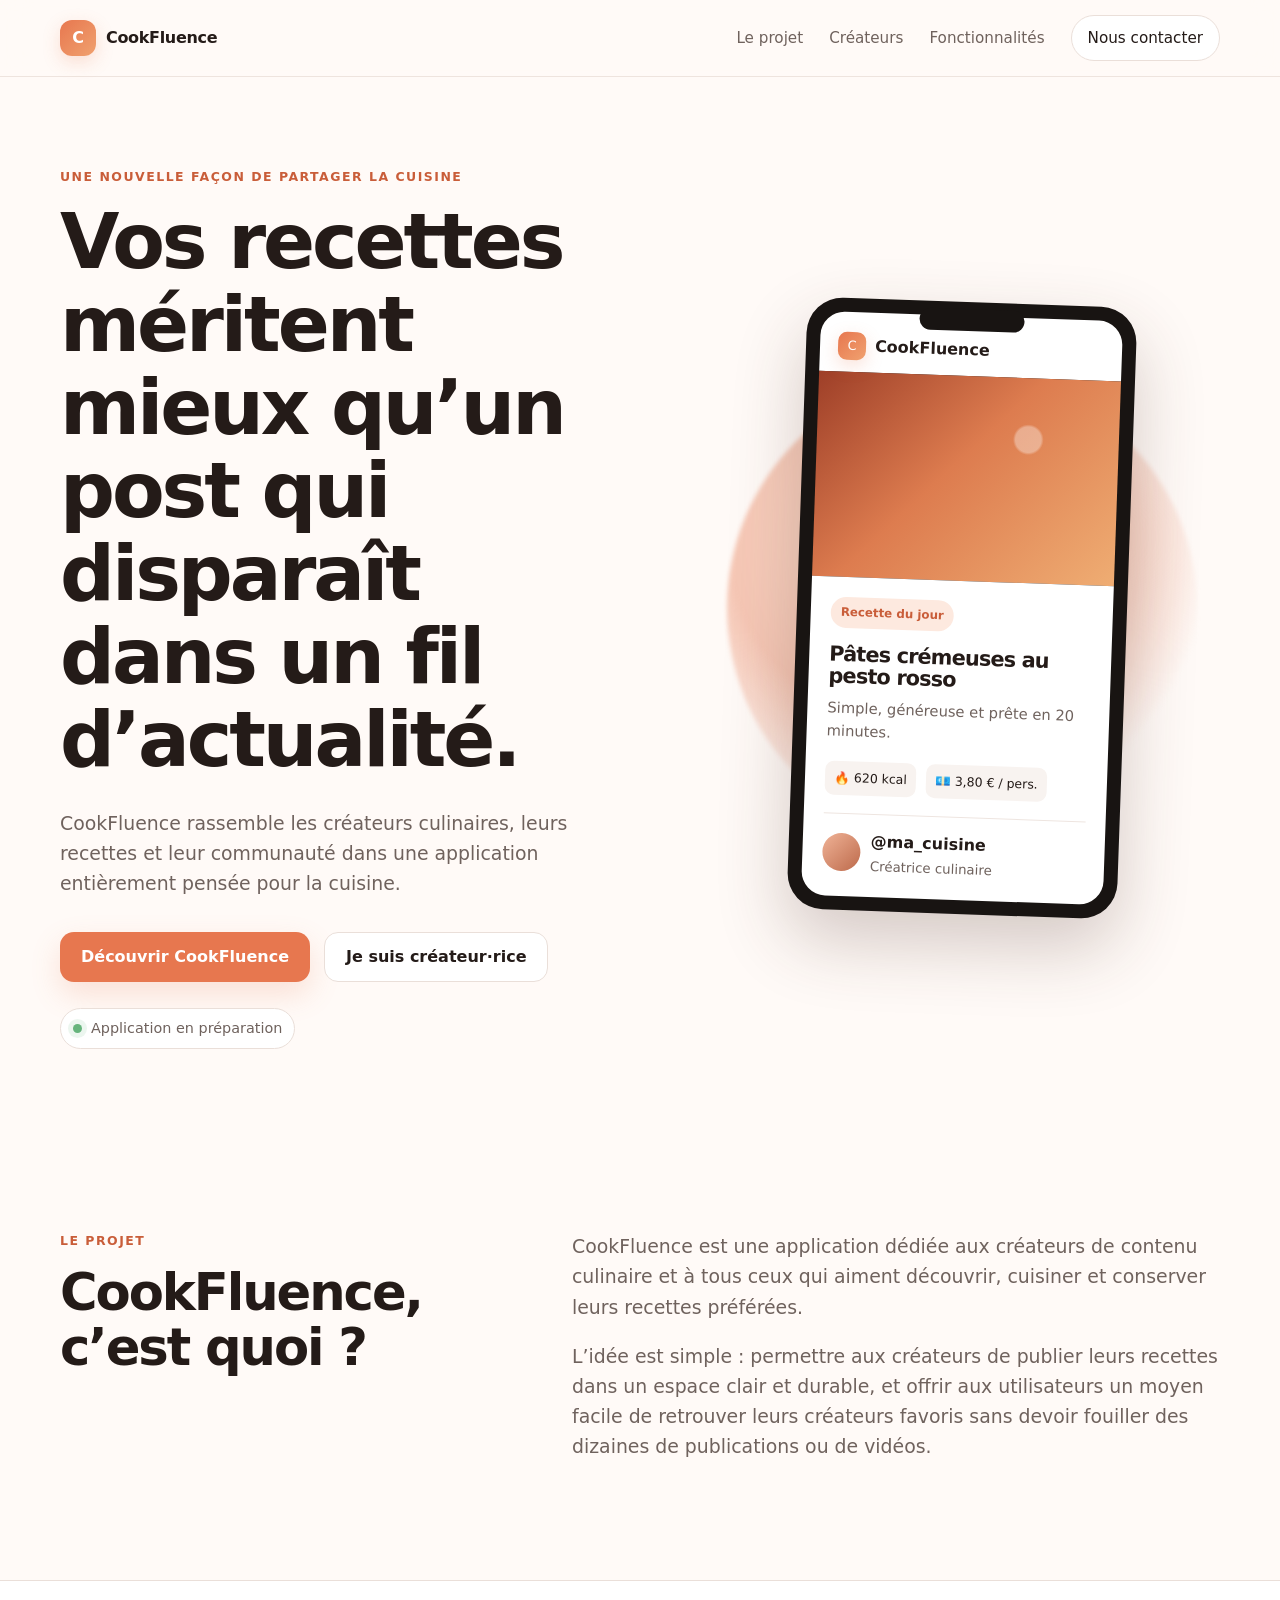
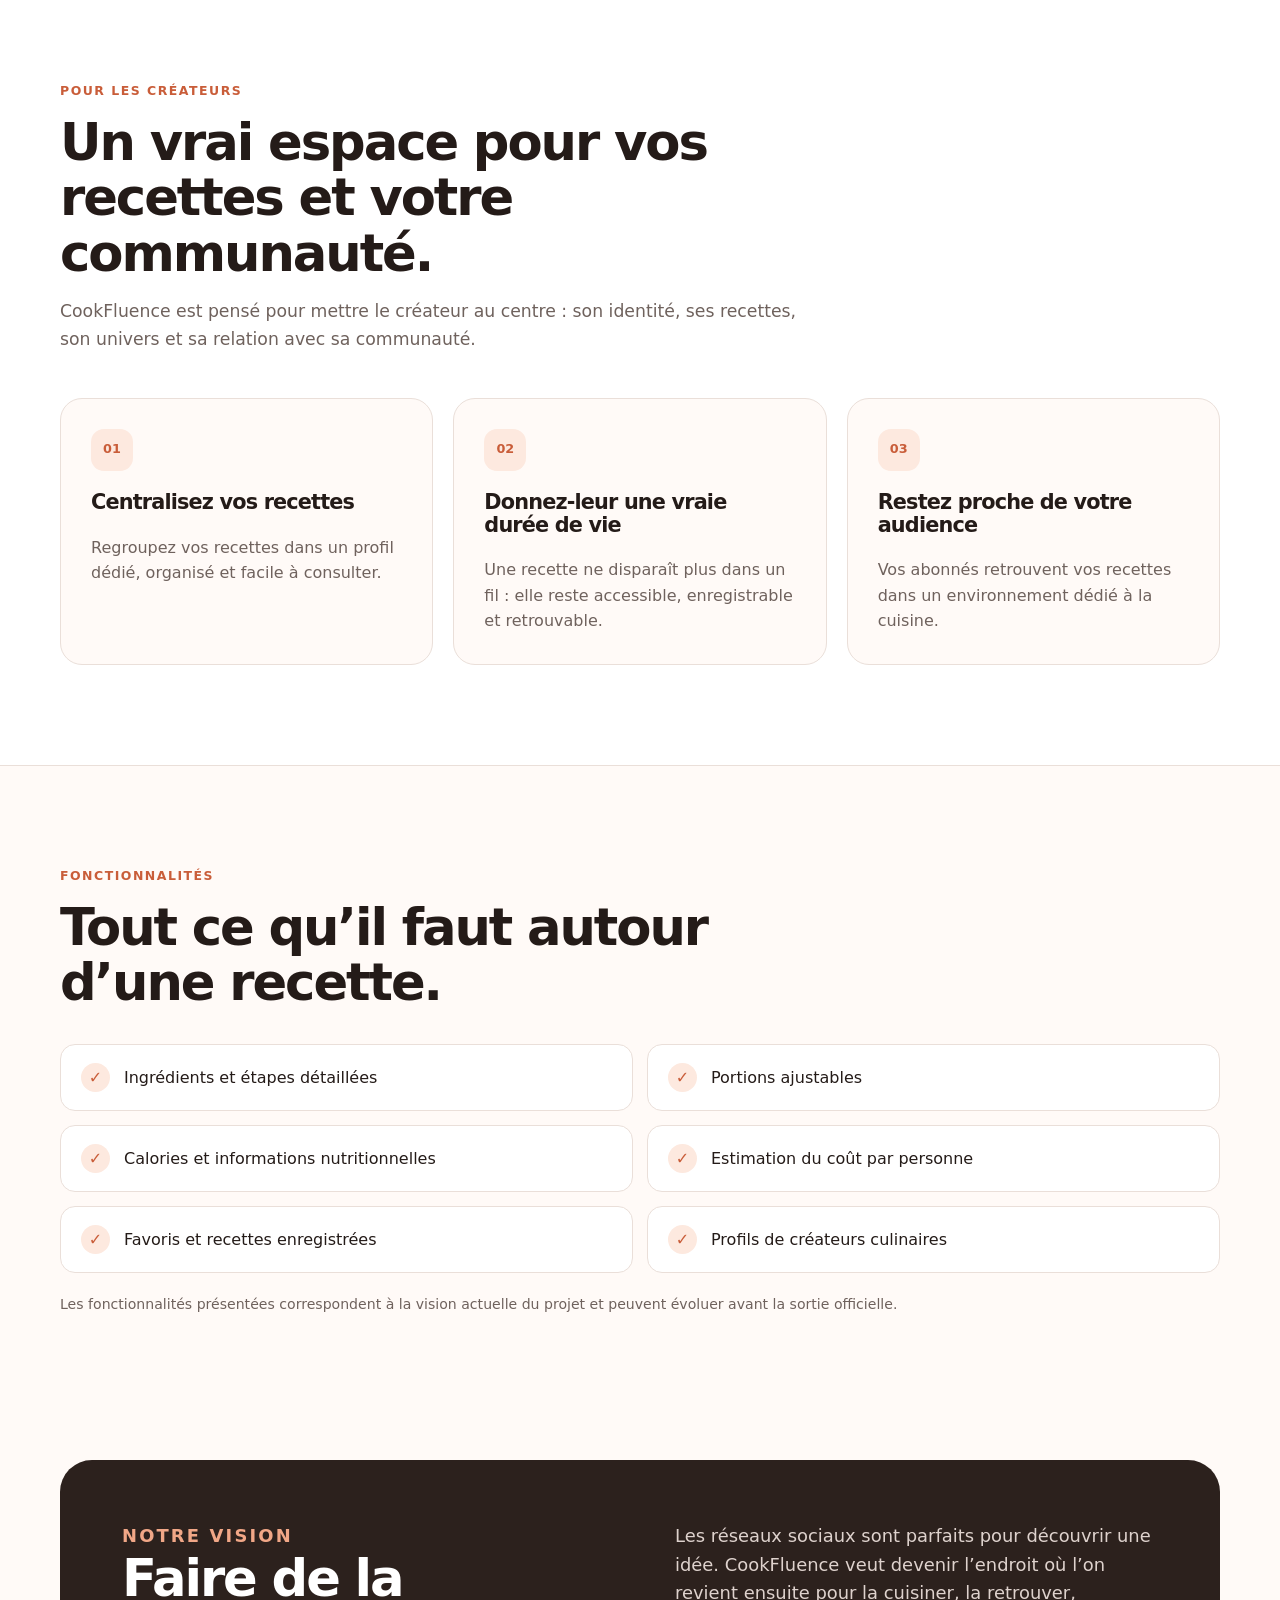
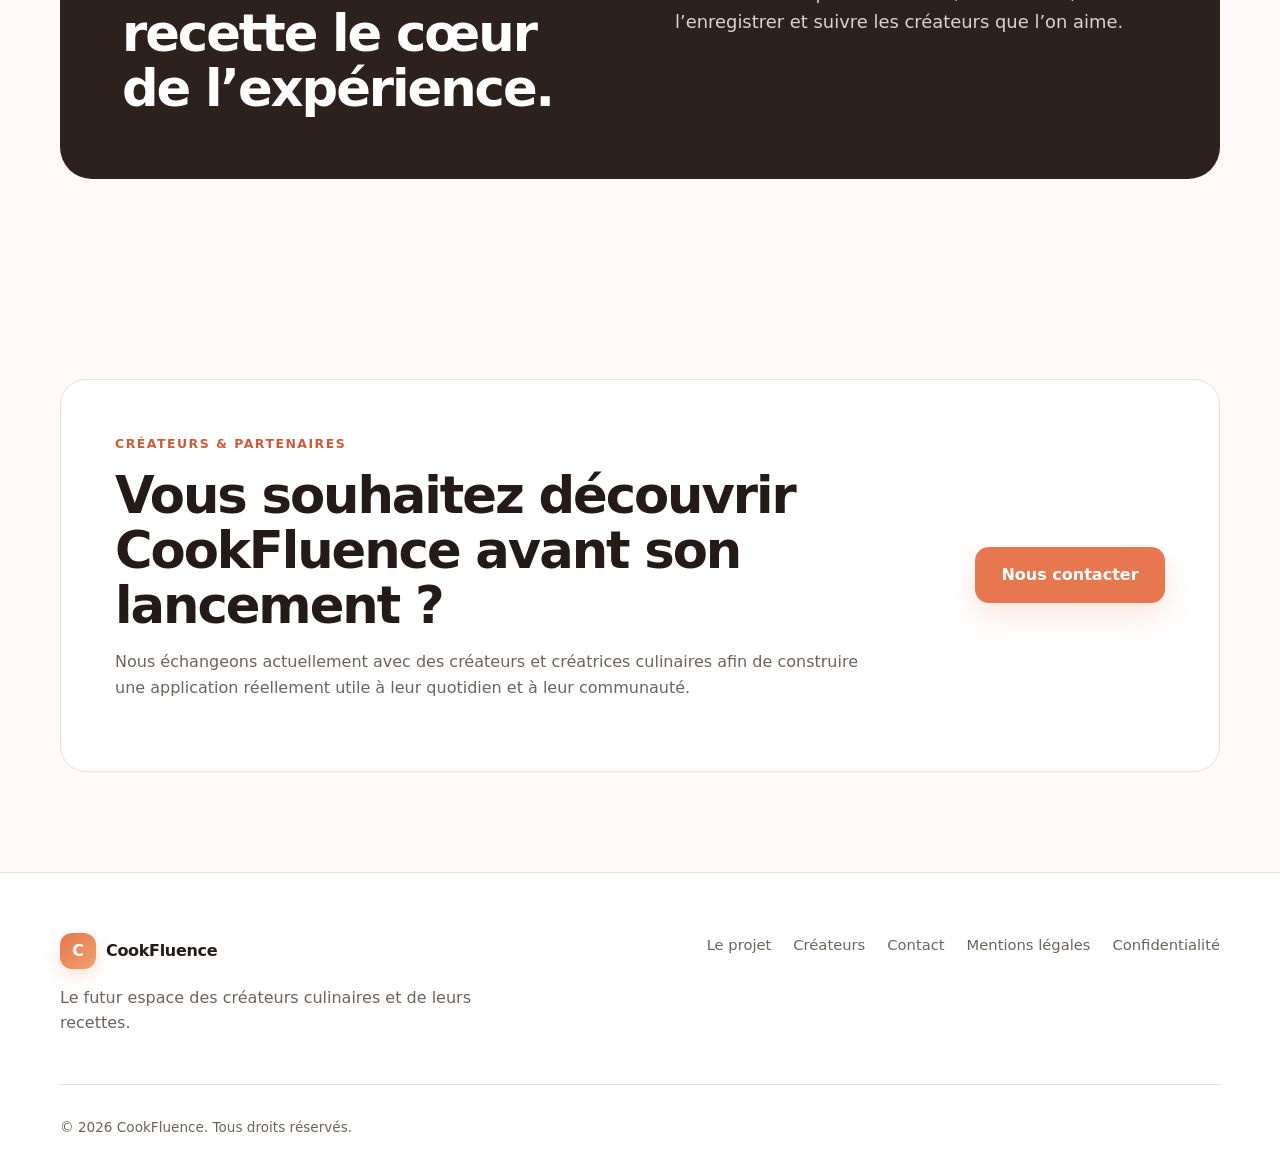
==== index.html @ b98c9f69 "Première version du site CookFluence" ====
<!DOCTYPE html>
<html lang="fr">
<head>
  <meta charset="UTF-8" />
  <meta name="viewport" content="width=device-width, initial-scale=1.0" />

  <title>CookFluence | Les recettes de vos créateurs préférés</title>
  <meta name="description" content="CookFluence est une application dédiée aux créateurs culinaires et à leur communauté : recettes, favoris, informations nutritionnelles, coût par personne et découverte de nouveaux créateurs." />
  <meta name="robots" content="index, follow" />
  <meta name="theme-color" content="#fffaf7" />

  <meta property="og:title" content="CookFluence | Les recettes de vos créateurs préférés" />
  <meta property="og:description" content="Une application pensée pour rapprocher créateurs culinaires et passionnés de cuisine." />
  <meta property="og:type" content="website" />
  <meta property="og:locale" content="fr_FR" />

  <link rel="canonical" href="https://www.cookfluence.fr/" />
  <link rel="stylesheet" href="styles.css" />

  <script type="application/ld+json">
  {
    "@context": "https://schema.org",
    "@type": "SoftwareApplication",
    "name": "CookFluence",
    "applicationCategory": "LifestyleApplication",
    "operatingSystem": "iOS, Android",
    "description": "Application dédiée aux créateurs de contenu culinaire et à leur communauté.",
    "url": "https://www.cookfluence.fr/"
  }
  </script>
</head>
<body>
  <header class="site-header">
    <div class="container nav">
      <a href="#top" class="brand" aria-label="CookFluence - Accueil">
        <span class="brand-mark">C</span>
        <span>CookFluence</span>
      </a>

      <nav>
        <a href="#projet">Le projet</a>
        <a href="#createurs">Créateurs</a>
        <a href="#fonctionnalites">Fonctionnalités</a>
        <a href="#contact" class="nav-cta">Nous contacter</a>
      </nav>
    </div>
  </header>

  <main id="top">
    <section class="hero">
      <div class="container hero-grid">
        <div>
          <p class="eyebrow">Une nouvelle façon de partager la cuisine</p>
          <h1>Vos recettes méritent mieux qu’un post qui disparaît dans un fil d’actualité.</h1>
          <p class="hero-copy">
            CookFluence rassemble les créateurs culinaires, leurs recettes et leur communauté
            dans une application entièrement pensée pour la cuisine.
          </p>
          <div class="hero-actions">
            <a href="#projet" class="button primary">Découvrir CookFluence</a>
            <a href="#contact" class="button secondary">Je suis créateur·rice</a>
          </div>

          <div class="status-pill">
            <span class="dot"></span>
            Application en préparation
          </div>
        </div>

        <div class="hero-card" aria-label="Aperçu conceptuel de l'application">
          <div class="phone">
            <div class="phone-top"></div>
            <div class="app-head">
              <div class="mini-logo">C</div>
              <strong>CookFluence</strong>
            </div>
            <div class="recipe-image"></div>
            <div class="recipe-body">
              <span class="tag">Recette du jour</span>
              <h3>Pâtes crémeuses au pesto rosso</h3>
              <p>Simple, généreuse et prête en 20 minutes.</p>
              <div class="recipe-meta">
                <span>🔥 620 kcal</span>
                <span>💶 3,80 € / pers.</span>
              </div>
              <div class="creator-row">
                <div class="avatar"></div>
                <div>
                  <strong>@ma_cuisine</strong>
                  <small>Créatrice culinaire</small>
                </div>
              </div>
            </div>
          </div>
        </div>
      </div>
    </section>

    <section class="section" id="projet">
      <div class="container split">
        <div>
          <p class="eyebrow">Le projet</p>
          <h2>CookFluence, c’est quoi ?</h2>
        </div>
        <div class="large-copy">
          <p>
            CookFluence est une application dédiée aux créateurs de contenu culinaire et à tous
            ceux qui aiment découvrir, cuisiner et conserver leurs recettes préférées.
          </p>
          <p>
            L’idée est simple : permettre aux créateurs de publier leurs recettes dans un espace
            clair et durable, et offrir aux utilisateurs un moyen facile de retrouver leurs
            créateurs favoris sans devoir fouiller des dizaines de publications ou de vidéos.
          </p>
        </div>
      </div>
    </section>

    <section class="section alt" id="createurs">
      <div class="container">
        <div class="section-heading">
          <p class="eyebrow">Pour les créateurs</p>
          <h2>Un vrai espace pour vos recettes et votre communauté.</h2>
          <p>
            CookFluence est pensé pour mettre le créateur au centre : son identité, ses recettes,
            son univers et sa relation avec sa communauté.
          </p>
        </div>

        <div class="cards three">
          <article class="card">
            <div class="icon">01</div>
            <h3>Centralisez vos recettes</h3>
            <p>
              Regroupez vos recettes dans un profil dédié, organisé et facile à consulter.
            </p>
          </article>

          <article class="card">
            <div class="icon">02</div>
            <h3>Donnez-leur une vraie durée de vie</h3>
            <p>
              Une recette ne disparaît plus dans un fil : elle reste accessible, enregistrable et retrouvable.
            </p>
          </article>

          <article class="card">
            <div class="icon">03</div>
            <h3>Restez proche de votre audience</h3>
            <p>
              Vos abonnés retrouvent vos recettes dans un environnement dédié à la cuisine.
            </p>
          </article>
        </div>
      </div>
    </section>

    <section class="section" id="fonctionnalites">
      <div class="container">
        <div class="section-heading compact">
          <p class="eyebrow">Fonctionnalités</p>
          <h2>Tout ce qu’il faut autour d’une recette.</h2>
        </div>

        <div class="features">
          <div class="feature"><span>✓</span><p>Ingrédients et étapes détaillées</p></div>
          <div class="feature"><span>✓</span><p>Portions ajustables</p></div>
          <div class="feature"><span>✓</span><p>Calories et informations nutritionnelles</p></div>
          <div class="feature"><span>✓</span><p>Estimation du coût par personne</p></div>
          <div class="feature"><span>✓</span><p>Favoris et recettes enregistrées</p></div>
          <div class="feature"><span>✓</span><p>Profils de créateurs culinaires</p></div>
        </div>

        <p class="note">
          Les fonctionnalités présentées correspondent à la vision actuelle du projet et peuvent évoluer avant la sortie officielle.
        </p>
      </div>
    </section>

    <section class="section vision">
      <div class="container vision-box">
        <div>
          <p class="eyebrow light">Notre vision</p>
          <h2>Faire de la recette le cœur de l’expérience.</h2>
        </div>
        <p>
          Les réseaux sociaux sont parfaits pour découvrir une idée. CookFluence veut devenir
          l’endroit où l’on revient ensuite pour la cuisiner, la retrouver, l’enregistrer et suivre
          les créateurs que l’on aime.
        </p>
      </div>
    </section>

    <section class="section" id="contact">
      <div class="container contact-box">
        <div>
          <p class="eyebrow">Créateurs & partenaires</p>
          <h2>Vous souhaitez découvrir CookFluence avant son lancement ?</h2>
          <p>
            Nous échangeons actuellement avec des créateurs et créatrices culinaires afin de construire
            une application réellement utile à leur quotidien et à leur communauté.
          </p>
        </div>
        <a class="button primary big" href="mailto:contact@cookfluence.fr">Nous contacter</a>
      </div>
    </section>
  </main>

  <footer>
    <div class="container footer-grid">
      <div>
        <a href="#top" class="brand">
          <span class="brand-mark">C</span>
          <span>CookFluence</span>
        </a>
        <p>Le futur espace des créateurs culinaires et de leurs recettes.</p>
      </div>
      <div class="footer-links">
        <a href="#projet">Le projet</a>
        <a href="#createurs">Créateurs</a>
        <a href="#contact">Contact</a>
        <a href="mentions-legales.html">Mentions légales</a>
        <a href="confidentialite.html">Confidentialité</a>
      </div>
    </div>
    <div class="container copyright">
      © <span id="year"></span> CookFluence. Tous droits réservés.
    </div>
  </footer>

  <script src="script.js"></script>
</body>
</html>
---- styles.css ----
:root {
  --bg: #fffaf7;
  --surface: #ffffff;
  --text: #241b18;
  --muted: #6f625d;
  --line: #eadfd9;
  --accent: #e7774f;
  --accent-dark: #c95d39;
  --accent-soft: #fde9df;
  --dark: #2c211d;
  --max: 1160px;
}

* { box-sizing: border-box; }
html { scroll-behavior: smooth; }
body {
  margin: 0;
  font-family: Inter, ui-sans-serif, system-ui, -apple-system, BlinkMacSystemFont, "Segoe UI", sans-serif;
  color: var(--text);
  background: var(--bg);
  line-height: 1.6;
}

a { color: inherit; text-decoration: none; }
img { max-width: 100%; display: block; }

.container {
  width: min(calc(100% - 40px), var(--max));
  margin: 0 auto;
}

.site-header {
  position: sticky;
  top: 0;
  z-index: 30;
  backdrop-filter: blur(16px);
  background: rgba(255, 250, 247, 0.9);
  border-bottom: 1px solid rgba(234, 223, 217, 0.8);
}

.nav {
  min-height: 76px;
  display: flex;
  align-items: center;
  justify-content: space-between;
  gap: 24px;
}

.brand {
  display: inline-flex;
  align-items: center;
  gap: 10px;
  font-weight: 800;
  letter-spacing: -0.02em;
}

.brand-mark,
.mini-logo {
  width: 36px;
  height: 36px;
  border-radius: 12px;
  display: grid;
  place-items: center;
  color: white;
  background: linear-gradient(135deg, var(--accent), #f0a16f);
  box-shadow: 0 6px 18px rgba(231, 119, 79, 0.22);
}

nav {
  display: flex;
  align-items: center;
  gap: 26px;
  font-size: 0.95rem;
}

nav a:not(.nav-cta) { color: var(--muted); }
nav a:hover { color: var(--text); }

.nav-cta {
  padding: 10px 16px;
  border-radius: 999px;
  border: 1px solid var(--line);
  background: white;
}

.hero {
  padding: 90px 0 82px;
  overflow: hidden;
}

.hero-grid {
  display: grid;
  grid-template-columns: 1.05fr 0.95fr;
  align-items: center;
  gap: 72px;
}

.eyebrow {
  margin: 0 0 14px;
  color: var(--accent-dark);
  text-transform: uppercase;
  letter-spacing: 0.12em;
  font-size: 0.78rem;
  font-weight: 800;
}

h1, h2, h3 {
  line-height: 1.08;
  letter-spacing: -0.04em;
}

h1 {
  margin: 0;
  font-size: clamp(3rem, 6vw, 5.6rem);
  max-width: 900px;
}

h2 {
  margin: 0;
  font-size: clamp(2.2rem, 4vw, 3.7rem);
}

h3 { font-size: 1.3rem; }

.hero-copy {
  max-width: 680px;
  margin: 26px 0 0;
  color: var(--muted);
  font-size: 1.18rem;
}

.hero-actions {
  display: flex;
  flex-wrap: wrap;
  gap: 14px;
  margin-top: 34px;
}

.button {
  display: inline-flex;
  align-items: center;
  justify-content: center;
  min-height: 50px;
  padding: 0 21px;
  border-radius: 14px;
  font-weight: 750;
  transition: transform .18s ease, box-shadow .18s ease, background .18s ease;
}

.button:hover { transform: translateY(-2px); }

.button.primary {
  color: white;
  background: var(--accent);
  box-shadow: 0 12px 30px rgba(231, 119, 79, .2);
}

.button.primary:hover { background: var(--accent-dark); }

.button.secondary {
  background: white;
  border: 1px solid var(--line);
}

.button.big {
  min-width: 190px;
  min-height: 56px;
}

.status-pill {
  display: inline-flex;
  align-items: center;
  gap: 9px;
  margin-top: 26px;
  padding: 8px 12px;
  border-radius: 999px;
  background: white;
  border: 1px solid var(--line);
  color: var(--muted);
  font-size: .9rem;
}

.dot {
  width: 9px;
  height: 9px;
  border-radius: 50%;
  background: #66b47c;
  box-shadow: 0 0 0 5px rgba(102, 180, 124, .12);
}

.hero-card {
  position: relative;
  display: grid;
  place-items: center;
  min-height: 560px;
}

.hero-card::before {
  content: "";
  position: absolute;
  width: 470px;
  height: 470px;
  border-radius: 50%;
  background: radial-gradient(circle at 40% 35%, #fde0d0, #f6c7b5 45%, transparent 72%);
  filter: blur(2px);
}

.phone {
  position: relative;
  width: min(330px, 82vw);
  border-radius: 36px;
  padding: 14px;
  background: #181412;
  box-shadow: 0 30px 70px rgba(74, 48, 36, 0.24);
  transform: rotate(2deg);
}

.phone-top {
  width: 105px;
  height: 22px;
  border-radius: 999px;
  background: #181412;
  position: absolute;
  left: 50%;
  top: 7px;
  transform: translateX(-50%);
  z-index: 3;
}

.app-head {
  display: flex;
  align-items: center;
  gap: 9px;
  background: white;
  padding: 20px 18px 12px;
  border-radius: 24px 24px 0 0;
}

.mini-logo {
  width: 28px;
  height: 28px;
  border-radius: 9px;
  font-size: .8rem;
}

.recipe-image {
  height: 205px;
  background:
    radial-gradient(circle at 70% 30%, rgba(255,255,255,.35) 0 5%, transparent 6%),
    linear-gradient(135deg, #9e3f28, #dd7c4f 45%, #efad73 100%);
}

.recipe-body {
  background: white;
  border-radius: 0 0 24px 24px;
  padding: 20px;
}

.tag {
  display: inline-block;
  font-size: .74rem;
  padding: 6px 10px;
  border-radius: 999px;
  color: var(--accent-dark);
  background: var(--accent-soft);
  font-weight: 700;
}

.recipe-body h3 { margin: 15px 0 8px; }
.recipe-body p { color: var(--muted); margin: 0; font-size: .92rem; }

.recipe-meta {
  display: flex;
  gap: 10px;
  flex-wrap: wrap;
  margin: 18px 0;
  font-size: .78rem;
}

.recipe-meta span {
  padding: 7px 9px;
  border-radius: 9px;
  background: #f8f3f0;
}

.creator-row {
  display: flex;
  align-items: center;
  gap: 10px;
  padding-top: 14px;
  border-top: 1px solid #eee5e0;
}

.avatar {
  width: 38px;
  height: 38px;
  border-radius: 50%;
  background: linear-gradient(135deg, #f0b397, #bd6a4b);
}

.creator-row small {
  display: block;
  color: var(--muted);
  margin-top: 1px;
}

.section {
  padding: 100px 0;
}

.alt {
  background: white;
  border-block: 1px solid var(--line);
}

.split {
  display: grid;
  grid-template-columns: .8fr 1.2fr;
  gap: 80px;
  align-items: start;
}

.large-copy {
  font-size: 1.18rem;
  color: var(--muted);
}

.large-copy p:first-child { margin-top: 0; }

.section-heading {
  max-width: 760px;
  margin-bottom: 44px;
}

.section-heading p:last-child {
  color: var(--muted);
  font-size: 1.08rem;
}

.section-heading.compact { margin-bottom: 34px; }

.cards {
  display: grid;
  gap: 20px;
}

.cards.three {
  grid-template-columns: repeat(3, 1fr);
}

.card {
  padding: 30px;
  border-radius: 22px;
  border: 1px solid var(--line);
  background: var(--bg);
}

.card .icon {
  width: 42px;
  height: 42px;
  border-radius: 13px;
  display: grid;
  place-items: center;
  color: var(--accent-dark);
  background: var(--accent-soft);
  font-weight: 850;
  font-size: .8rem;
}

.card p {
  color: var(--muted);
  margin-bottom: 0;
}

.features {
  display: grid;
  grid-template-columns: repeat(2, 1fr);
  gap: 14px;
}

.feature {
  display: flex;
  align-items: center;
  gap: 14px;
  padding: 18px 20px;
  border-radius: 15px;
  background: white;
  border: 1px solid var(--line);
}

.feature span {
  width: 29px;
  height: 29px;
  flex: 0 0 auto;
  display: grid;
  place-items: center;
  border-radius: 50%;
  background: var(--accent-soft);
  color: var(--accent-dark);
  font-weight: 900;
}

.feature p { margin: 0; }

.note {
  margin-top: 20px;
  color: var(--muted);
  font-size: .88rem;
}

.vision {
  padding-top: 30px;
}

.vision-box {
  display: grid;
  grid-template-columns: 1fr 1fr;
  gap: 70px;
  padding: 62px;
  border-radius: 32px;
  background: var(--dark);
  color: white;
}

.vision-box p {
  color: #ded2cd;
  font-size: 1.12rem;
  margin: 0;
}

.eyebrow.light { color: #f1a787; }

.contact-box {
  display: flex;
  align-items: center;
  justify-content: space-between;
  gap: 60px;
  padding: 54px;
  border: 1px solid var(--line);
  border-radius: 26px;
  background: white;
}

.contact-box > div { max-width: 760px; }
.contact-box p:last-child { color: var(--muted); }

footer {
  padding: 60px 0 28px;
  background: white;
  border-top: 1px solid var(--line);
}

.footer-grid {
  display: flex;
  align-items: flex-start;
  justify-content: space-between;
  gap: 40px;
}

.footer-grid p {
  max-width: 440px;
  color: var(--muted);
}

.footer-links {
  display: flex;
  flex-wrap: wrap;
  gap: 22px;
  color: var(--muted);
  font-size: .92rem;
}

.copyright {
  padding-top: 32px;
  margin-top: 32px;
  border-top: 1px solid var(--line);
  color: var(--muted);
  font-size: .85rem;
}

@media (max-width: 900px) {
  nav a:not(.nav-cta) { display: none; }

  .hero {
    padding-top: 58px;
  }

  .hero-grid,
  .split,
  .vision-box {
    grid-template-columns: 1fr;
    gap: 42px;
  }

  .hero-card {
    min-height: 470px;
  }

  .cards.three,
  .features {
    grid-template-columns: 1fr;
  }

  .contact-box {
    align-items: flex-start;
    flex-direction: column;
  }

  .vision-box,
  .contact-box {
    padding: 34px;
  }
}

@media (max-width: 600px) {
  .container { width: min(calc(100% - 28px), var(--max)); }

  .nav { min-height: 66px; }

  h1 { font-size: clamp(2.65rem, 14vw, 4rem); }

  .hero { padding-bottom: 56px; }

  .section { padding: 74px 0; }

  .hero-card::before {
    width: 360px;
    height: 360px;
  }

  .footer-grid {
    flex-direction: column;
  }

  .footer-links {
    flex-direction: column;
    gap: 12px;
  }
}
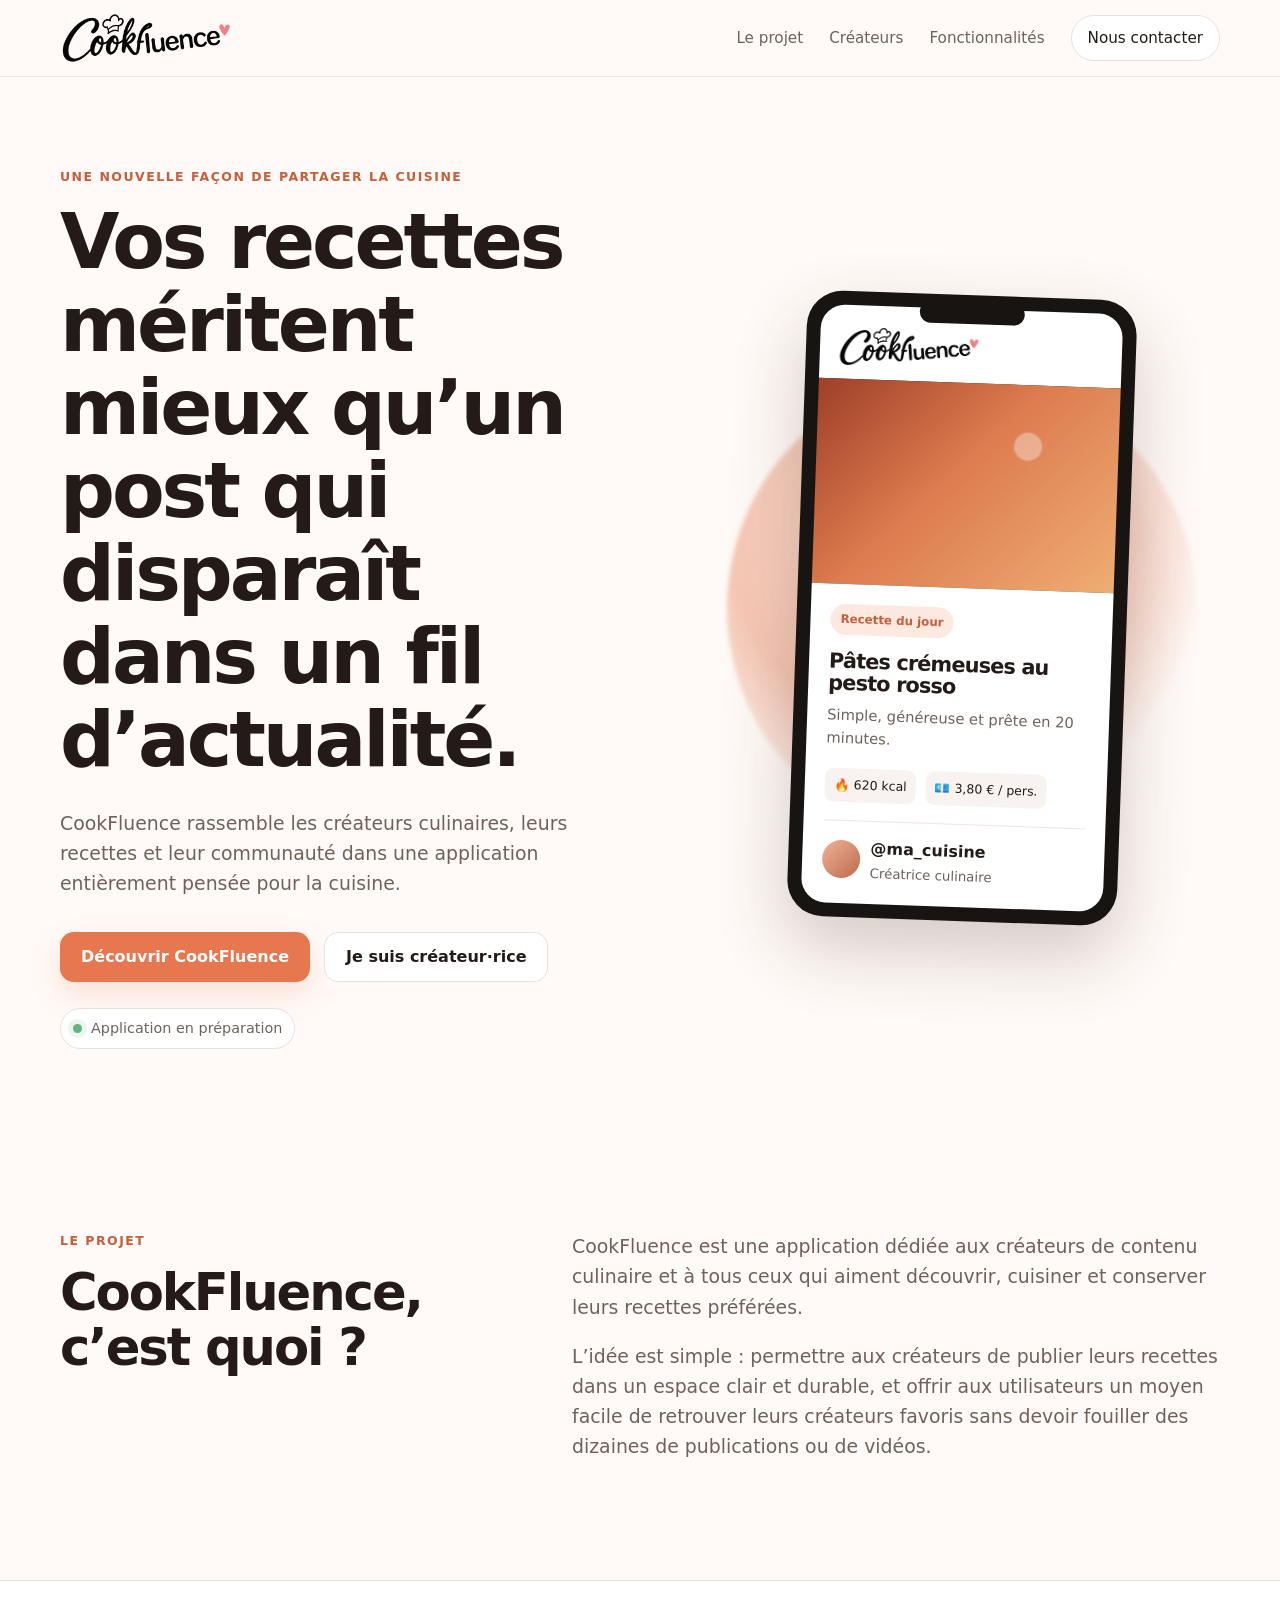
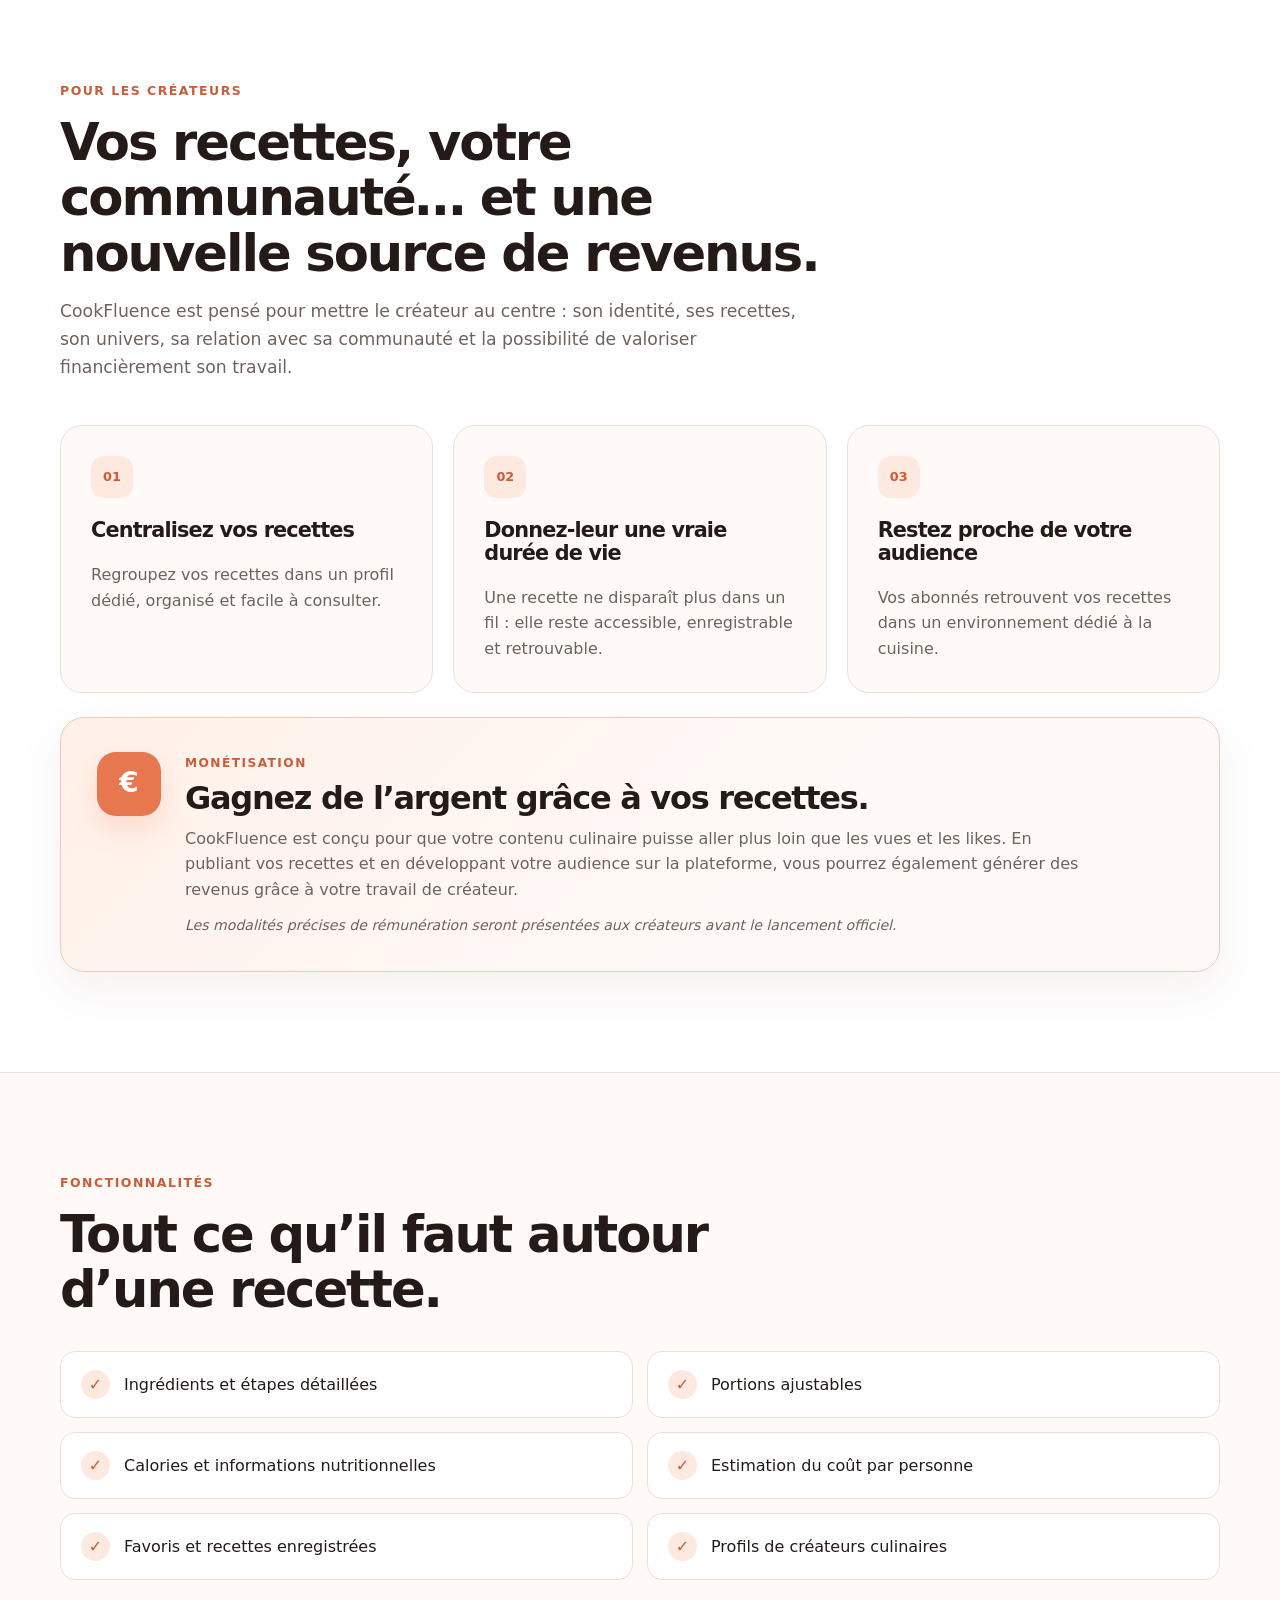
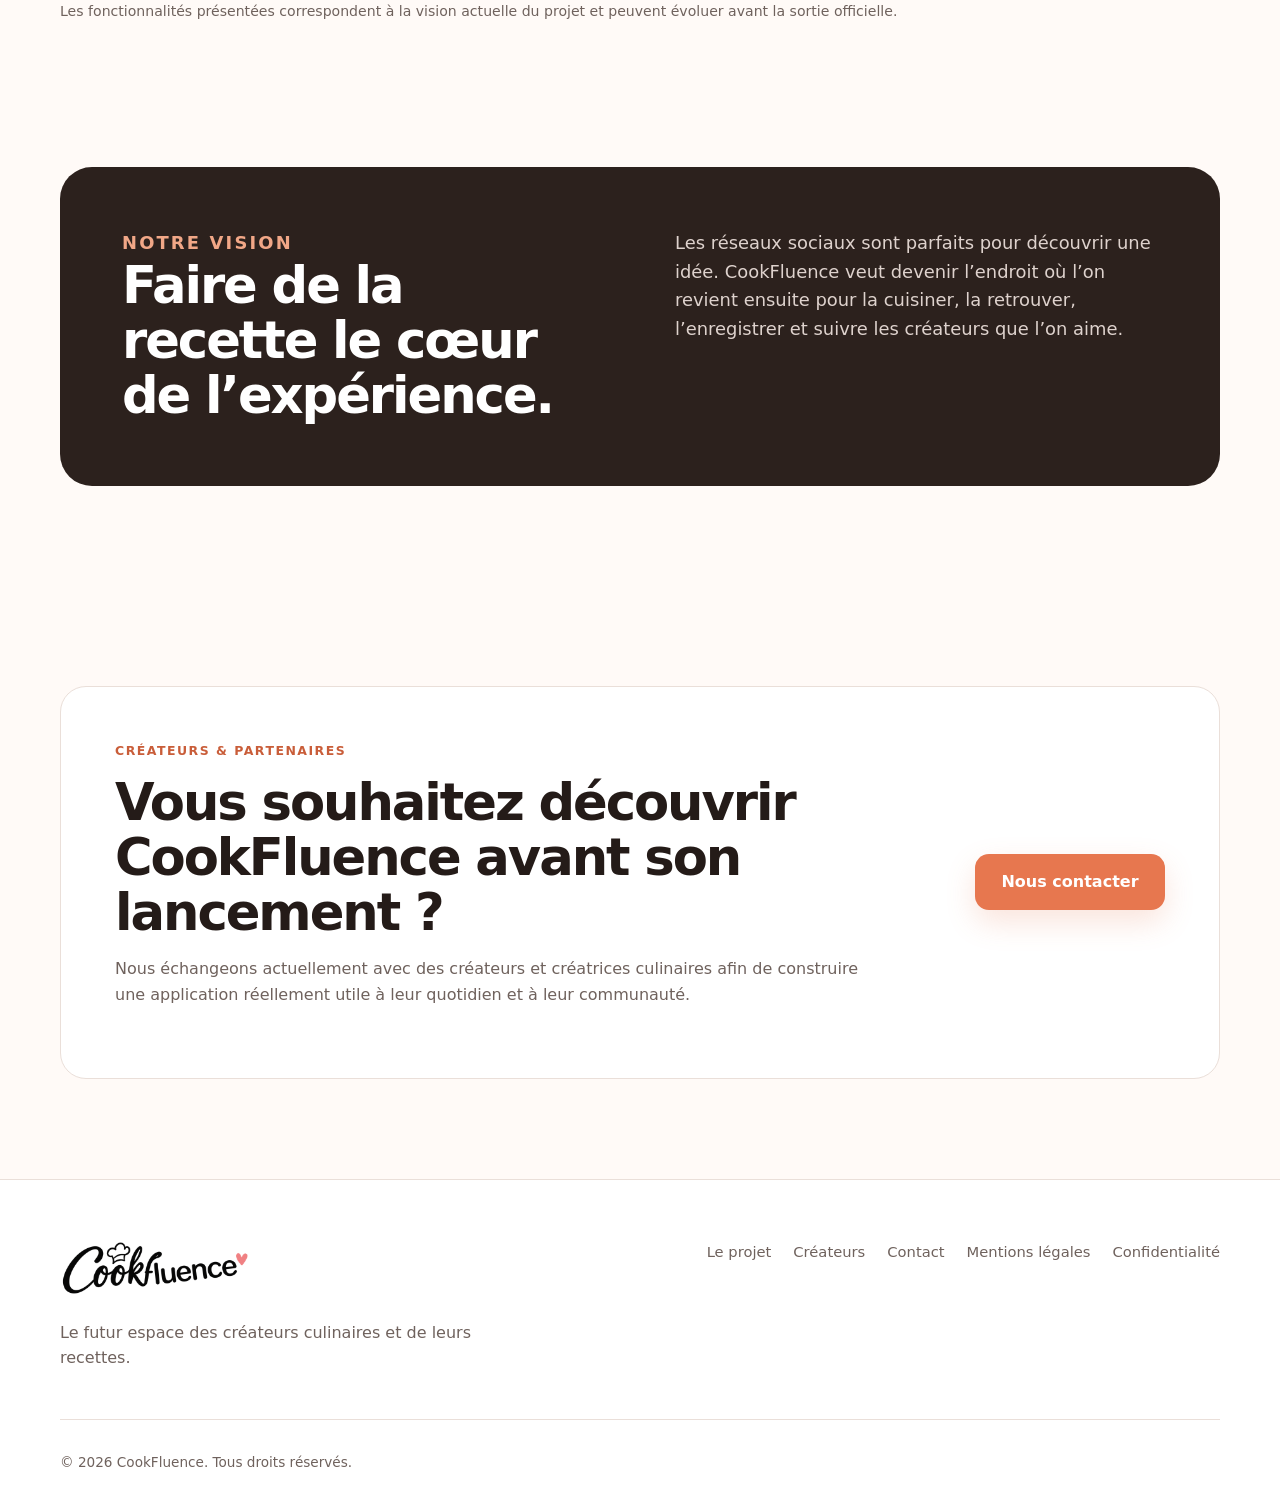
==== commit d749a125: "Mise à jour logo et rémunération créateurs" ====
--- a/index.html
+++ b/index.html
@@ -5,7 +5,7 @@
   <meta name="viewport" content="width=device-width, initial-scale=1.0" />
 
   <title>CookFluence | Les recettes de vos créateurs préférés</title>
-  <meta name="description" content="CookFluence est une application dédiée aux créateurs culinaires et à leur communauté : recettes, favoris, informations nutritionnelles, coût par personne et découverte de nouveaux créateurs." />
+  <meta name="description" content="CookFluence est une application dédiée aux créateurs culinaires et à leur communauté : recettes, visibilité, monétisation, favoris, informations nutritionnelles et coût par personne." />
   <meta name="robots" content="index, follow" />
   <meta name="theme-color" content="#fffaf7" />
 
@@ -32,9 +32,8 @@
 <body>
   <header class="site-header">
     <div class="container nav">
-      <a href="#top" class="brand" aria-label="CookFluence - Accueil">
-        <span class="brand-mark">C</span>
-        <span>CookFluence</span>
+      <a href="#top" class="brand brand-image-link" aria-label="CookFluence - Accueil">
+        <img src="cookfluence-logo.png" alt="CookFluence" class="brand-logo">
       </a>
 
       <nav>
@@ -71,8 +70,7 @@
           <div class="phone">
             <div class="phone-top"></div>
             <div class="app-head">
-              <div class="mini-logo">C</div>
-              <strong>CookFluence</strong>
+              <img src="cookfluence-logo.png" alt="CookFluence" class="app-logo">
             </div>
             <div class="recipe-image"></div>
             <div class="recipe-body">
@@ -120,10 +118,10 @@
       <div class="container">
         <div class="section-heading">
           <p class="eyebrow">Pour les créateurs</p>
-          <h2>Un vrai espace pour vos recettes et votre communauté.</h2>
+          <h2>Vos recettes, votre communauté… et une nouvelle source de revenus.</h2>
           <p>
             CookFluence est pensé pour mettre le créateur au centre : son identité, ses recettes,
-            son univers et sa relation avec sa communauté.
+            son univers, sa relation avec sa communauté et la possibilité de valoriser financièrement son travail.
           </p>
         </div>
 
@@ -151,6 +149,22 @@
               Vos abonnés retrouvent vos recettes dans un environnement dédié à la cuisine.
             </p>
           </article>
+        </div>
+
+        <div class="earn-box">
+          <div class="earn-icon">€</div>
+          <div>
+            <p class="earn-kicker">Monétisation</p>
+            <h3>Gagnez de l’argent grâce à vos recettes.</h3>
+            <p>
+              CookFluence est conçu pour que votre contenu culinaire puisse aller plus loin que les vues et les likes.
+              En publiant vos recettes et en développant votre audience sur la plateforme, vous pourrez également
+              générer des revenus grâce à votre travail de créateur.
+            </p>
+            <p class="earn-note">
+              Les modalités précises de rémunération seront présentées aux créateurs avant le lancement officiel.
+            </p>
+          </div>
         </div>
       </div>
     </section>
@@ -209,9 +223,8 @@
   <footer>
     <div class="container footer-grid">
       <div>
-        <a href="#top" class="brand">
-          <span class="brand-mark">C</span>
-          <span>CookFluence</span>
+        <a href="#top" class="brand brand-image-link" aria-label="CookFluence - Accueil">
+          <img src="cookfluence-logo.png" alt="CookFluence" class="footer-logo">
         </a>
         <p>Le futur espace des créateurs culinaires et de leurs recettes.</p>
       </div>
--- a/styles.css
+++ b/styles.css
@@ -538,3 +538,118 @@
     gap: 12px;
   }
 }
+
+
+/* --- CookFluence V2: official logo + creator monetisation --- */
+.brand-image-link {
+  flex-shrink: 0;
+}
+
+.brand-logo {
+  display: block;
+  width: 172px;
+  height: auto;
+  max-height: 52px;
+  object-fit: contain;
+}
+
+.app-head {
+  min-height: 64px;
+  justify-content: flex-start;
+}
+
+.app-logo {
+  display: block;
+  width: 142px;
+  height: auto;
+  max-height: 42px;
+  object-fit: contain;
+}
+
+.footer-logo {
+  display: block;
+  width: 190px;
+  height: auto;
+  max-height: 58px;
+  object-fit: contain;
+}
+
+.earn-box {
+  margin-top: 24px;
+  padding: 34px 36px;
+  display: grid;
+  grid-template-columns: auto 1fr;
+  gap: 24px;
+  align-items: start;
+  border-radius: 24px;
+  background: linear-gradient(135deg, #fff1e9, #fffaf7 62%);
+  border: 1px solid #f1c9b7;
+  box-shadow: 0 18px 48px rgba(129, 72, 47, .08);
+}
+
+.earn-icon {
+  width: 64px;
+  height: 64px;
+  display: grid;
+  place-items: center;
+  border-radius: 19px;
+  background: var(--accent);
+  color: white;
+  font-size: 1.75rem;
+  font-weight: 900;
+  box-shadow: 0 12px 28px rgba(231, 119, 79, .22);
+}
+
+.earn-kicker {
+  margin: 2px 0 8px;
+  color: var(--accent-dark);
+  text-transform: uppercase;
+  letter-spacing: .12em;
+  font-size: .76rem;
+  font-weight: 850;
+}
+
+.earn-box h3 {
+  margin: 0 0 10px;
+  font-size: clamp(1.55rem, 2.5vw, 2.15rem);
+}
+
+.earn-box p:not(.earn-kicker) {
+  margin: 0;
+  color: var(--muted);
+  max-width: 900px;
+}
+
+.earn-box .earn-note {
+  margin-top: 12px !important;
+  font-size: .88rem;
+  font-style: italic;
+}
+
+@media (max-width: 600px) {
+  .brand-logo {
+    width: 145px;
+    max-height: 44px;
+  }
+
+  .app-logo {
+    width: 125px;
+    max-height: 38px;
+  }
+
+  .footer-logo {
+    width: 165px;
+  }
+
+  .earn-box {
+    grid-template-columns: 1fr;
+    padding: 26px;
+  }
+
+  .earn-icon {
+    width: 54px;
+    height: 54px;
+    border-radius: 16px;
+    font-size: 1.5rem;
+  }
+}
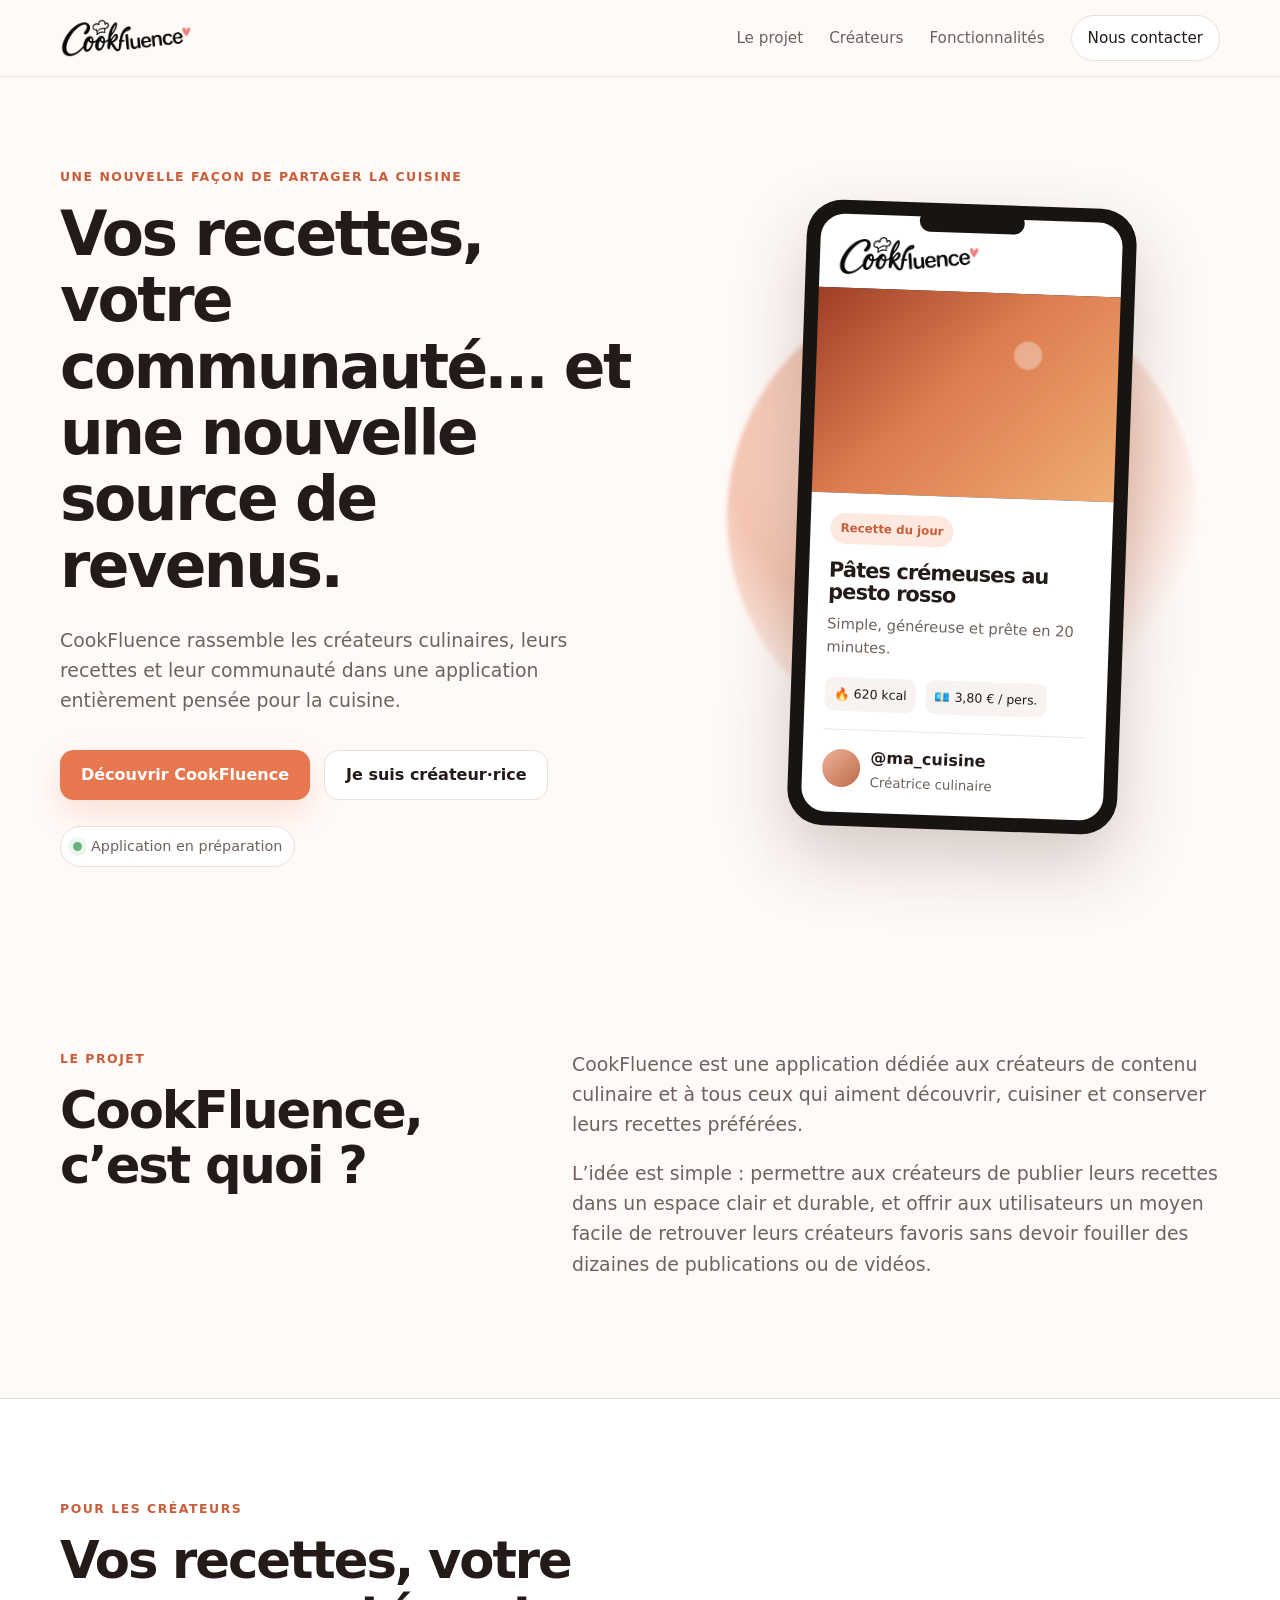
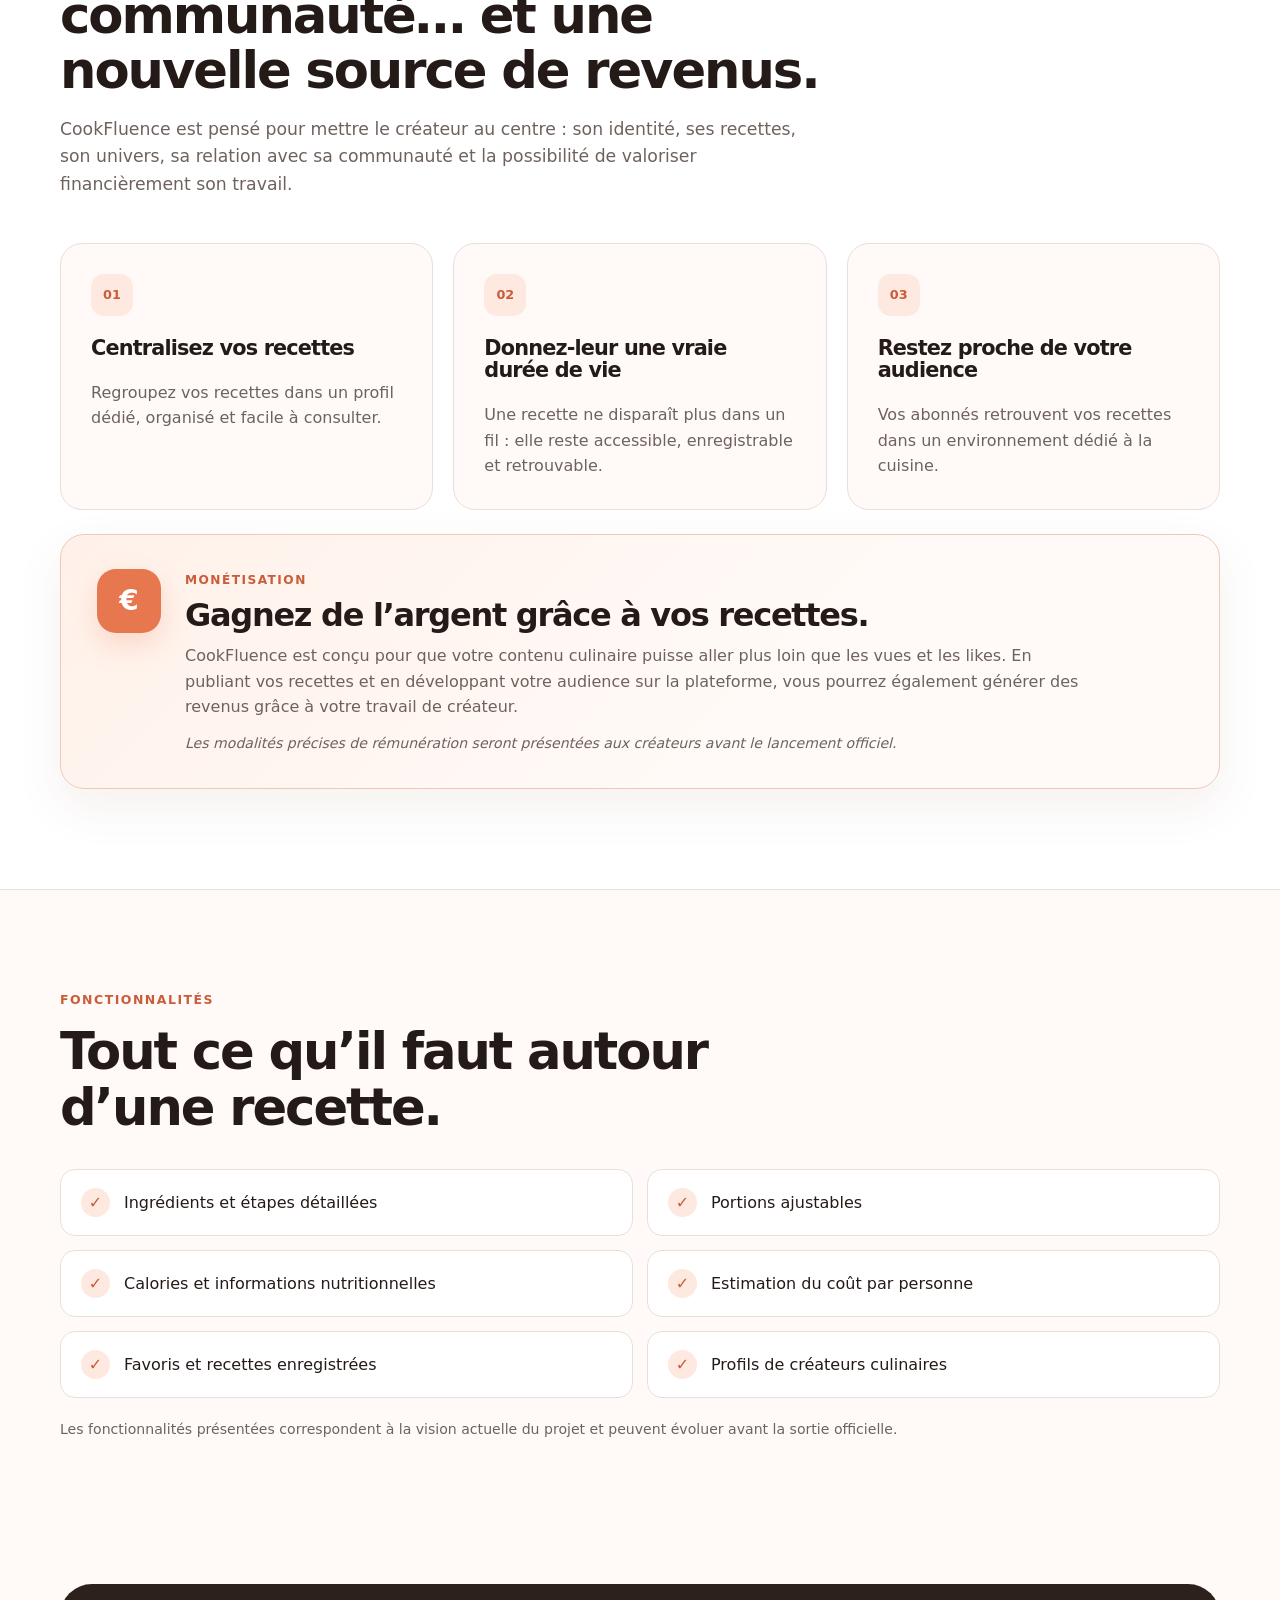
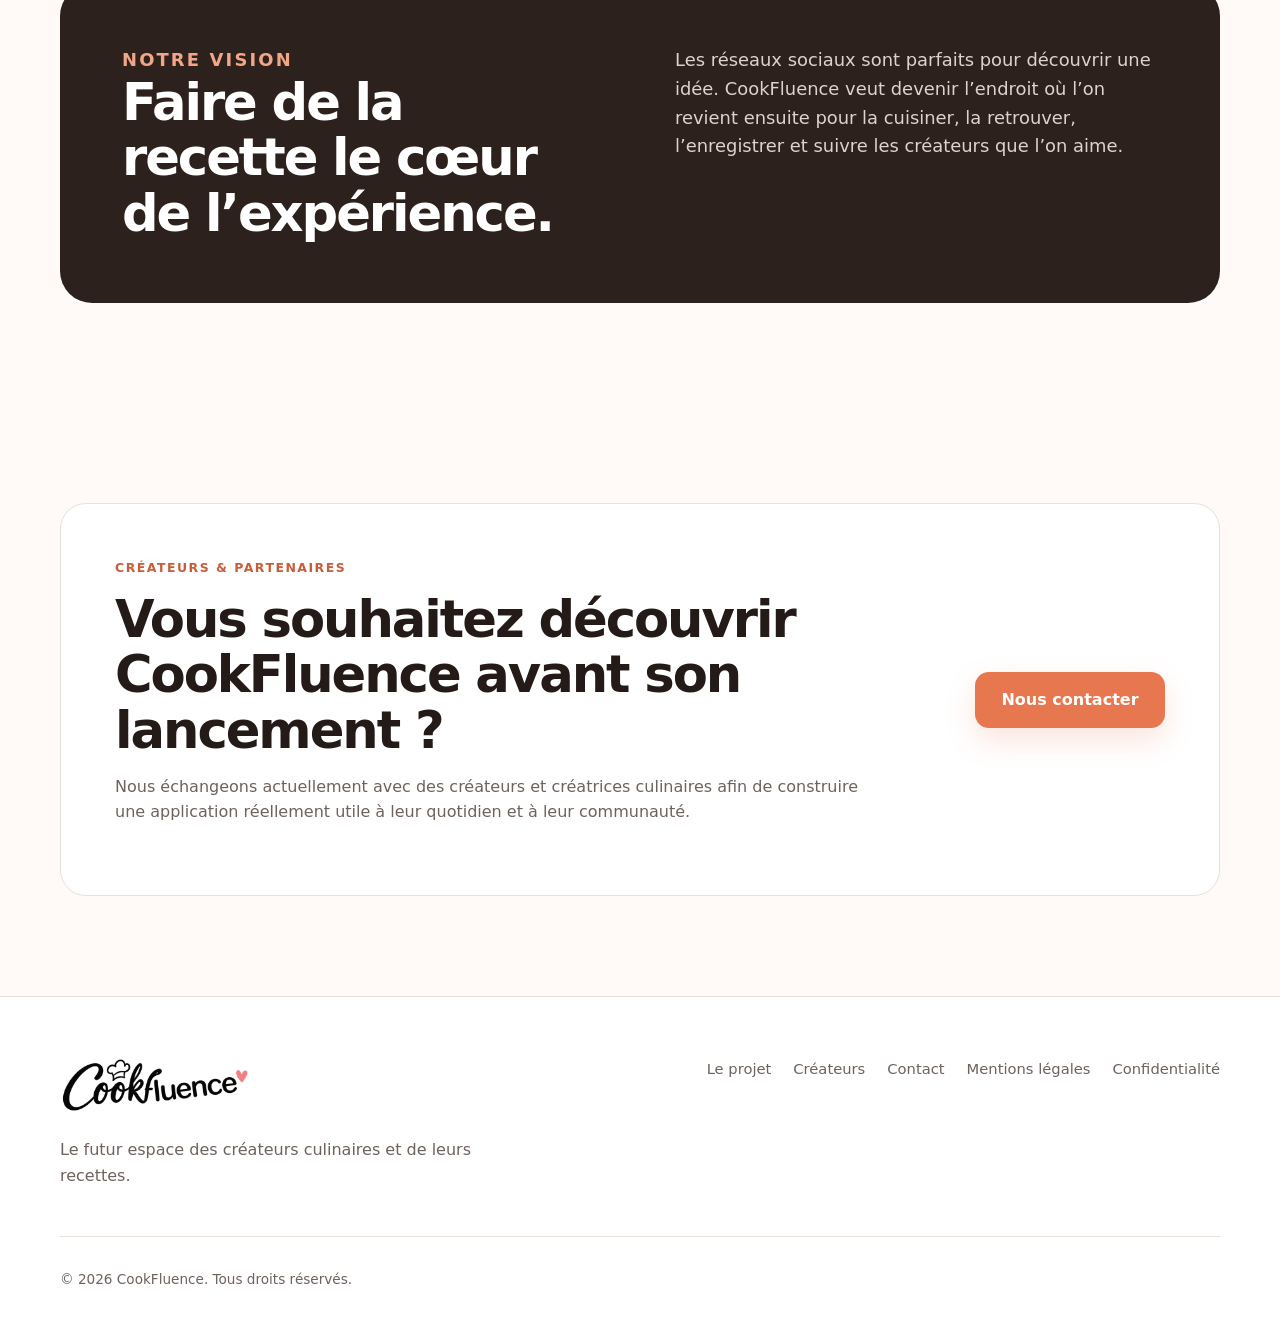
==== commit 54e221a6: "Add files via upload" ====
--- a/index.html
+++ b/index.html
@@ -50,7 +50,7 @@
       <div class="container hero-grid">
         <div>
           <p class="eyebrow">Une nouvelle façon de partager la cuisine</p>
-          <h1>Vos recettes méritent mieux qu’un post qui disparaît dans un fil d’actualité.</h1>
+          <h1>Vos recettes, votre communauté… et une nouvelle source de revenus.</h1>
           <p class="hero-copy">
             CookFluence rassemble les créateurs culinaires, leurs recettes et leur communauté
             dans une application entièrement pensée pour la cuisine.
--- a/styles.css
+++ b/styles.css
@@ -112,8 +112,8 @@
 
 h1 {
   margin: 0;
-  font-size: clamp(3rem, 6vw, 5.6rem);
-  max-width: 900px;
+  font-size: clamp(2.7rem, 4.8vw, 4.7rem);
+  max-width: 820px;
 }
 
 h2 {
@@ -547,9 +547,9 @@
 
 .brand-logo {
   display: block;
-  width: 172px;
+  width: 132px;
   height: auto;
-  max-height: 52px;
+  max-height: 40px;
   object-fit: contain;
 }
 
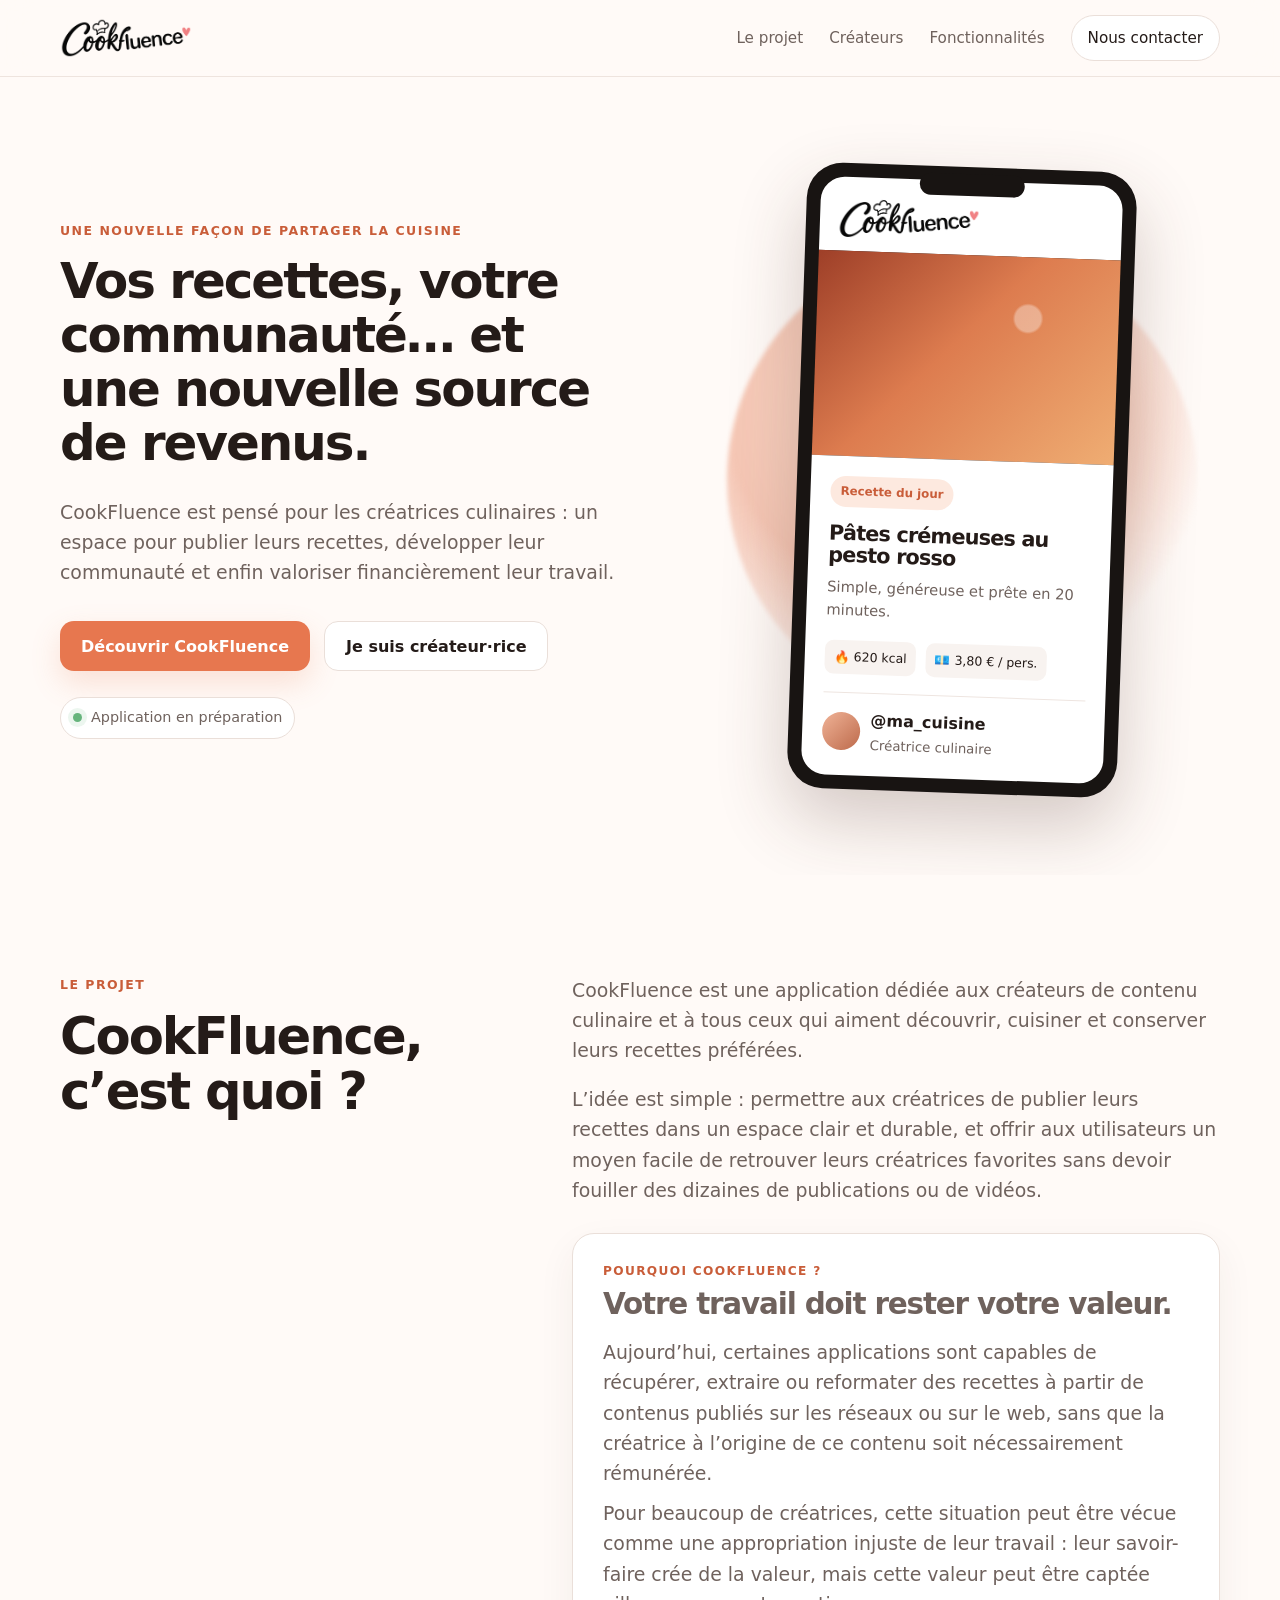
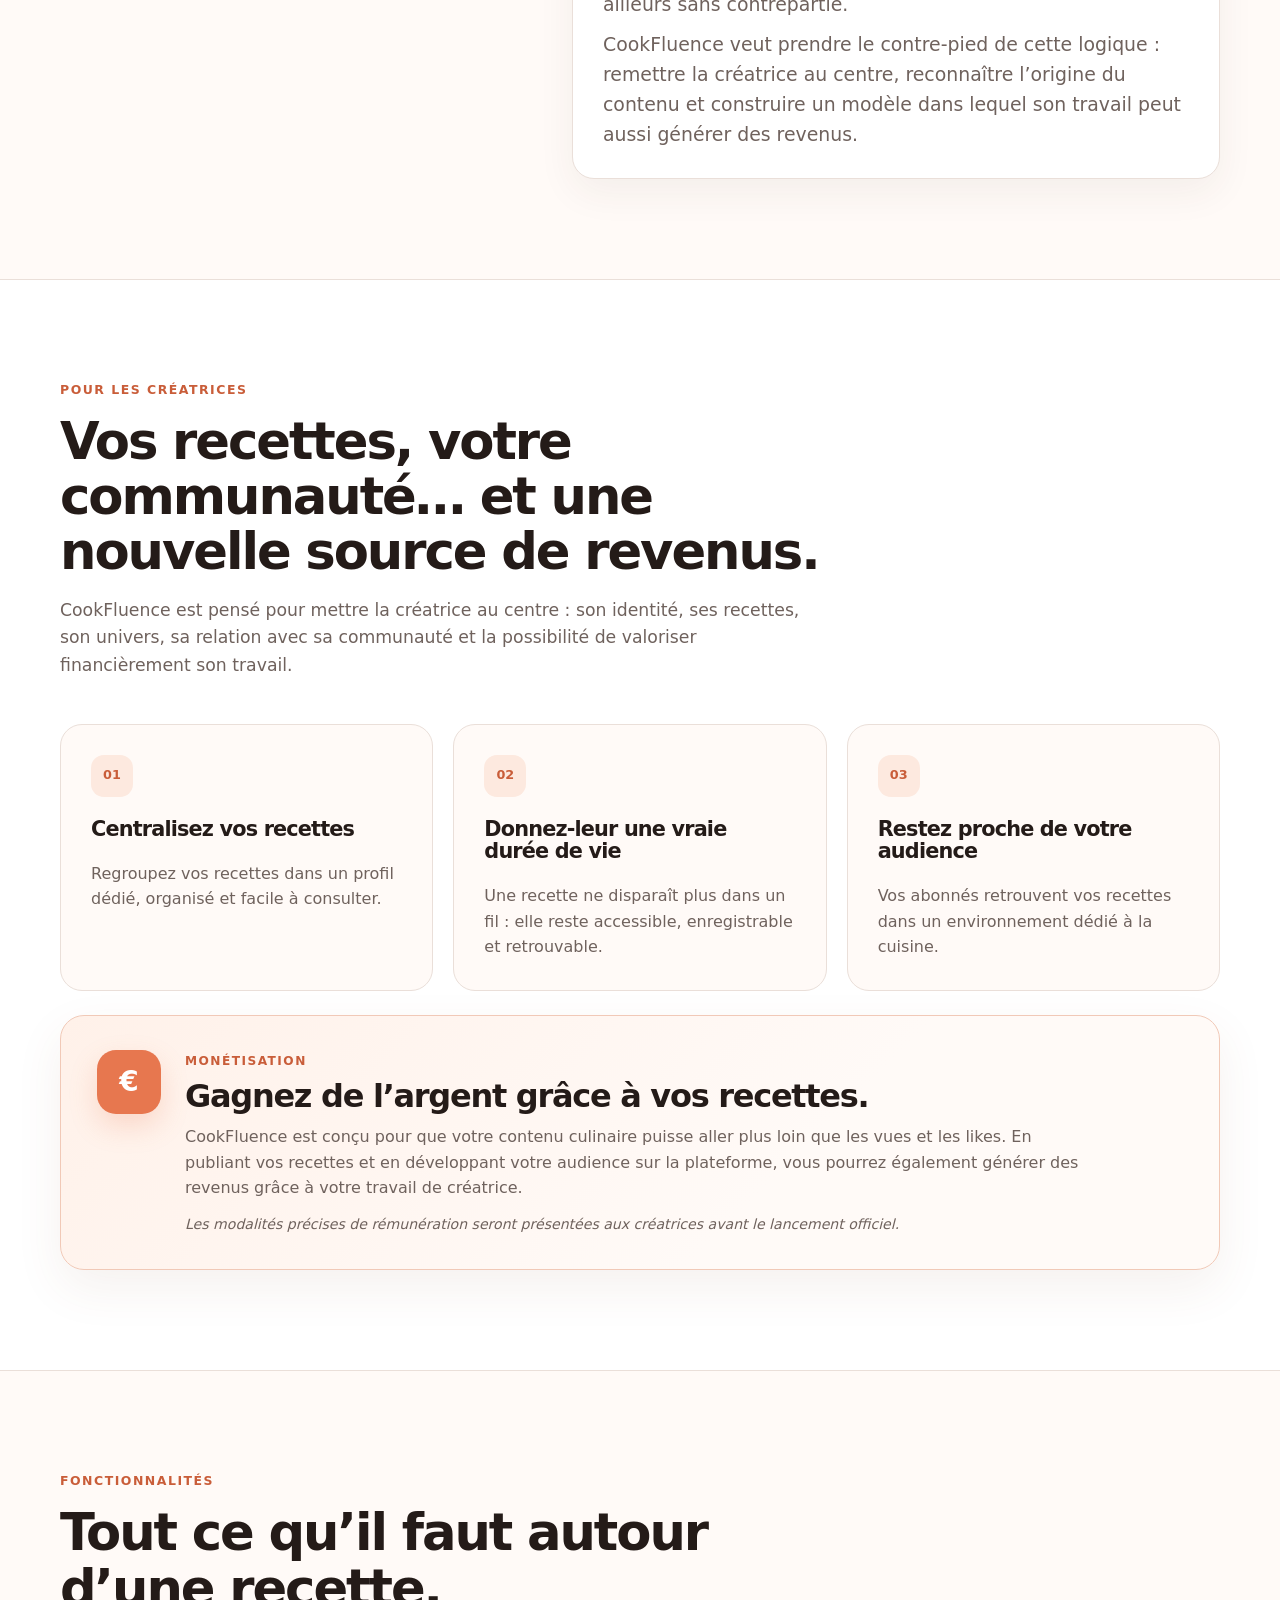
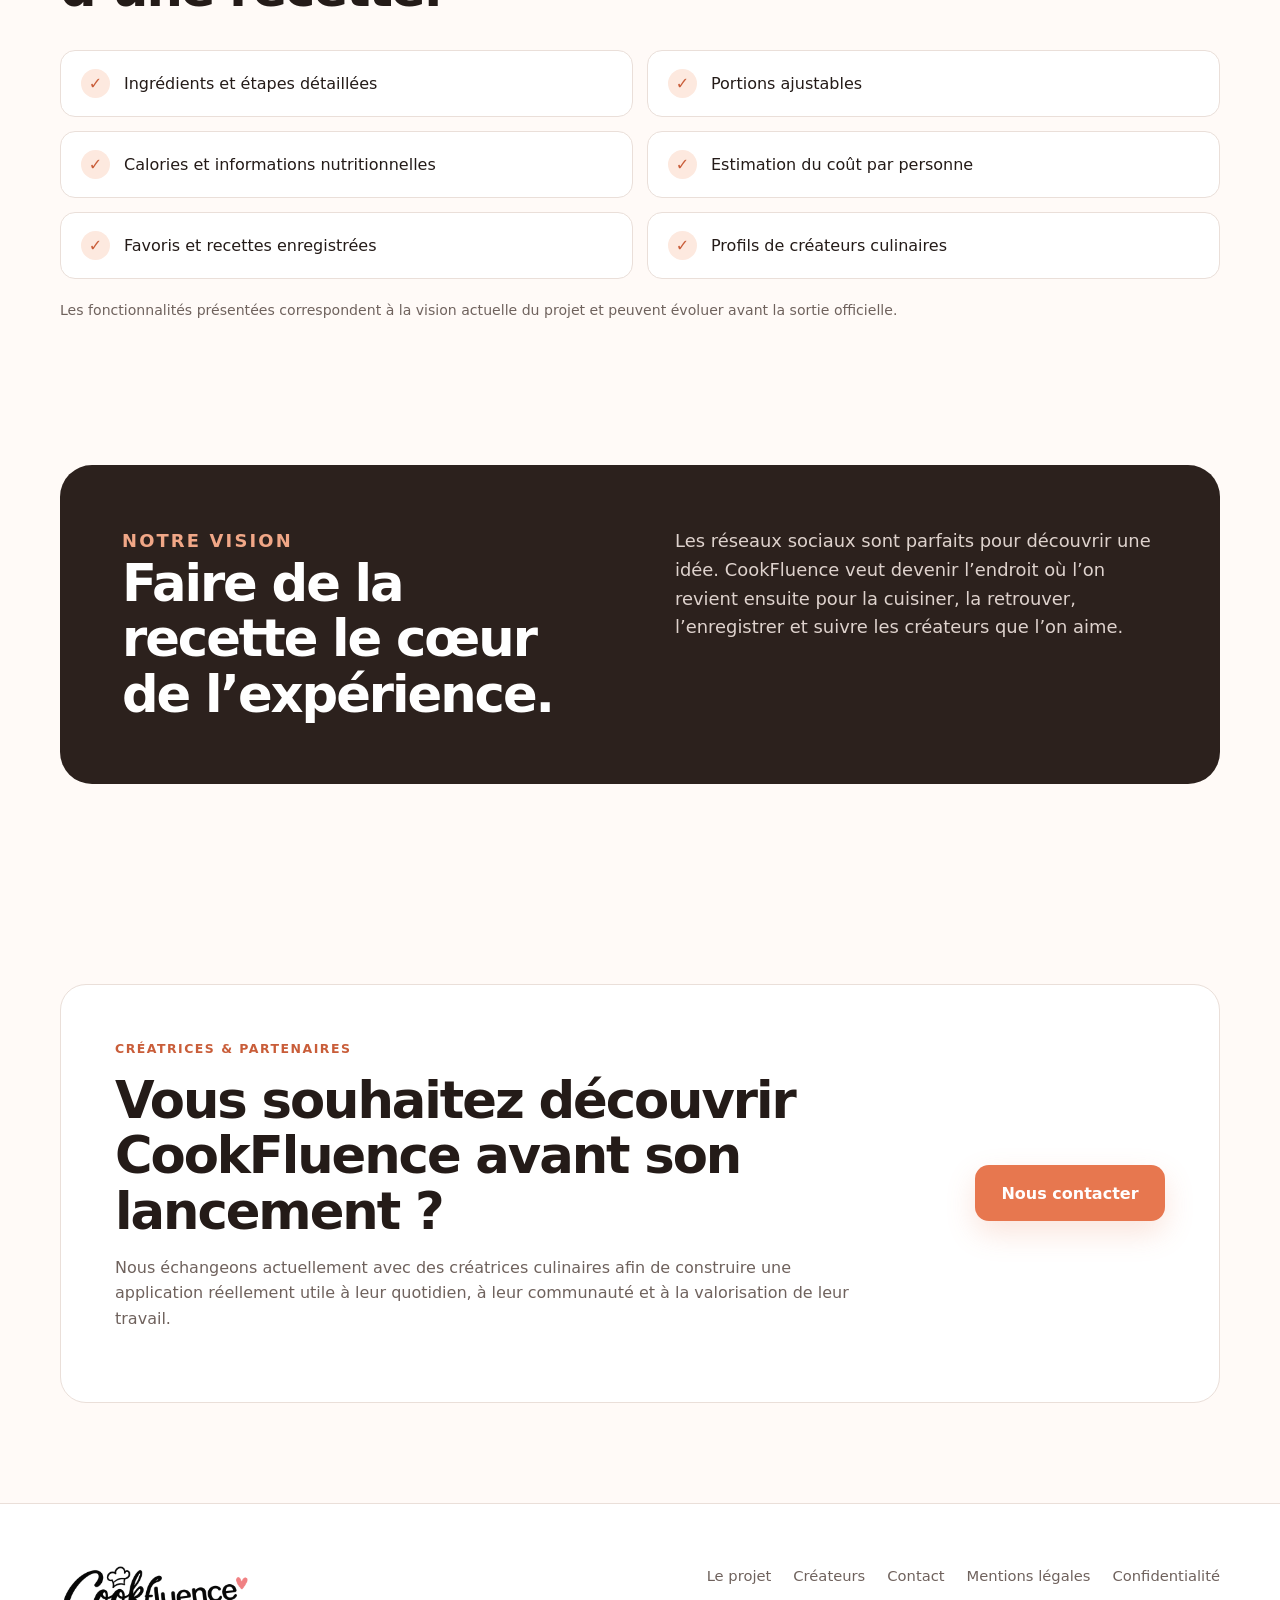
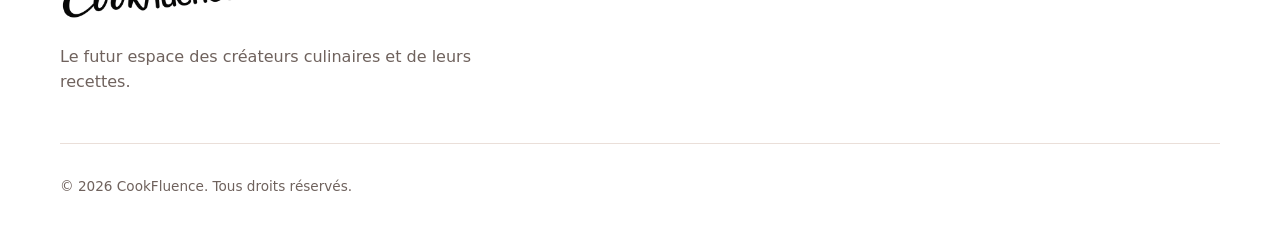
==== commit cd6aad17: "Add files via upload" ====
--- a/index.html
+++ b/index.html
@@ -52,8 +52,8 @@
           <p class="eyebrow">Une nouvelle façon de partager la cuisine</p>
           <h1>Vos recettes, votre communauté… et une nouvelle source de revenus.</h1>
           <p class="hero-copy">
-            CookFluence rassemble les créateurs culinaires, leurs recettes et leur communauté
-            dans une application entièrement pensée pour la cuisine.
+            CookFluence est pensé pour les créatrices culinaires : un espace pour publier leurs recettes,
+            développer leur communauté et enfin valoriser financièrement leur travail.
           </p>
           <div class="hero-actions">
             <a href="#projet" class="button primary">Découvrir CookFluence</a>
@@ -106,10 +106,30 @@
             ceux qui aiment découvrir, cuisiner et conserver leurs recettes préférées.
           </p>
           <p>
-            L’idée est simple : permettre aux créateurs de publier leurs recettes dans un espace
+            L’idée est simple : permettre aux créatrices de publier leurs recettes dans un espace
             clair et durable, et offrir aux utilisateurs un moyen facile de retrouver leurs
-            créateurs favoris sans devoir fouiller des dizaines de publications ou de vidéos.
-          </p>
+            créatrices favorites sans devoir fouiller des dizaines de publications ou de vidéos.
+          </p>
+
+          <div class="value-protection">
+            <p class="value-protection-kicker">Pourquoi CookFluence ?</p>
+            <h3>Votre travail doit rester votre valeur.</h3>
+            <p>
+              Aujourd’hui, certaines applications sont capables de récupérer, extraire ou reformater
+              des recettes à partir de contenus publiés sur les réseaux ou sur le web, sans que la
+              créatrice à l’origine de ce contenu soit nécessairement rémunérée.
+            </p>
+            <p>
+              Pour beaucoup de créatrices, cette situation peut être vécue comme une appropriation
+              injuste de leur travail : leur savoir-faire crée de la valeur, mais cette valeur peut
+              être captée ailleurs sans contrepartie.
+            </p>
+            <p>
+              CookFluence veut prendre le contre-pied de cette logique : remettre la créatrice au
+              centre, reconnaître l’origine du contenu et construire un modèle dans lequel son travail
+              peut aussi générer des revenus.
+            </p>
+          </div>
         </div>
       </div>
     </section>
@@ -117,10 +137,10 @@
     <section class="section alt" id="createurs">
       <div class="container">
         <div class="section-heading">
-          <p class="eyebrow">Pour les créateurs</p>
+          <p class="eyebrow">Pour les créatrices</p>
           <h2>Vos recettes, votre communauté… et une nouvelle source de revenus.</h2>
           <p>
-            CookFluence est pensé pour mettre le créateur au centre : son identité, ses recettes,
+            CookFluence est pensé pour mettre la créatrice au centre : son identité, ses recettes,
             son univers, sa relation avec sa communauté et la possibilité de valoriser financièrement son travail.
           </p>
         </div>
@@ -159,10 +179,10 @@
             <p>
               CookFluence est conçu pour que votre contenu culinaire puisse aller plus loin que les vues et les likes.
               En publiant vos recettes et en développant votre audience sur la plateforme, vous pourrez également
-              générer des revenus grâce à votre travail de créateur.
+              générer des revenus grâce à votre travail de créatrice.
             </p>
             <p class="earn-note">
-              Les modalités précises de rémunération seront présentées aux créateurs avant le lancement officiel.
+              Les modalités précises de rémunération seront présentées aux créatrices avant le lancement officiel.
             </p>
           </div>
         </div>
@@ -208,11 +228,11 @@
     <section class="section" id="contact">
       <div class="container contact-box">
         <div>
-          <p class="eyebrow">Créateurs & partenaires</p>
+          <p class="eyebrow">Créatrices & partenaires</p>
           <h2>Vous souhaitez découvrir CookFluence avant son lancement ?</h2>
           <p>
-            Nous échangeons actuellement avec des créateurs et créatrices culinaires afin de construire
-            une application réellement utile à leur quotidien et à leur communauté.
+            Nous échangeons actuellement avec des créatrices culinaires afin de construire
+            une application réellement utile à leur quotidien, à leur communauté et à la valorisation de leur travail.
           </p>
         </div>
         <a class="button primary big" href="mailto:contact@cookfluence.fr">Nous contacter</a>
--- a/styles.css
+++ b/styles.css
@@ -112,8 +112,8 @@
 
 h1 {
   margin: 0;
-  font-size: clamp(2.7rem, 4.8vw, 4.7rem);
-  max-width: 820px;
+  font-size: clamp(2.2rem, 3.9vw, 3.85rem);
+  max-width: 760px;
 }
 
 h2 {
@@ -653,3 +653,41 @@
     font-size: 1.5rem;
   }
 }
+
+
+.value-protection {
+  margin-top: 28px;
+  padding: 28px 30px;
+  border-radius: 22px;
+  background: #fff;
+  border: 1px solid var(--line);
+  box-shadow: 0 14px 38px rgba(74, 48, 36, 0.06);
+}
+
+.value-protection-kicker {
+  margin: 0 0 8px !important;
+  color: var(--accent-dark) !important;
+  text-transform: uppercase;
+  letter-spacing: .11em;
+  font-size: .76rem !important;
+  font-weight: 850;
+}
+
+.value-protection h3 {
+  margin: 0 0 16px;
+  font-size: clamp(1.45rem, 2.3vw, 2rem);
+}
+
+.value-protection p {
+  margin: 10px 0 0;
+}
+
+@media (max-width: 600px) {
+  .value-protection {
+    padding: 22px;
+  }
+
+  h1 {
+    font-size: clamp(2.05rem, 10.5vw, 3rem);
+  }
+}
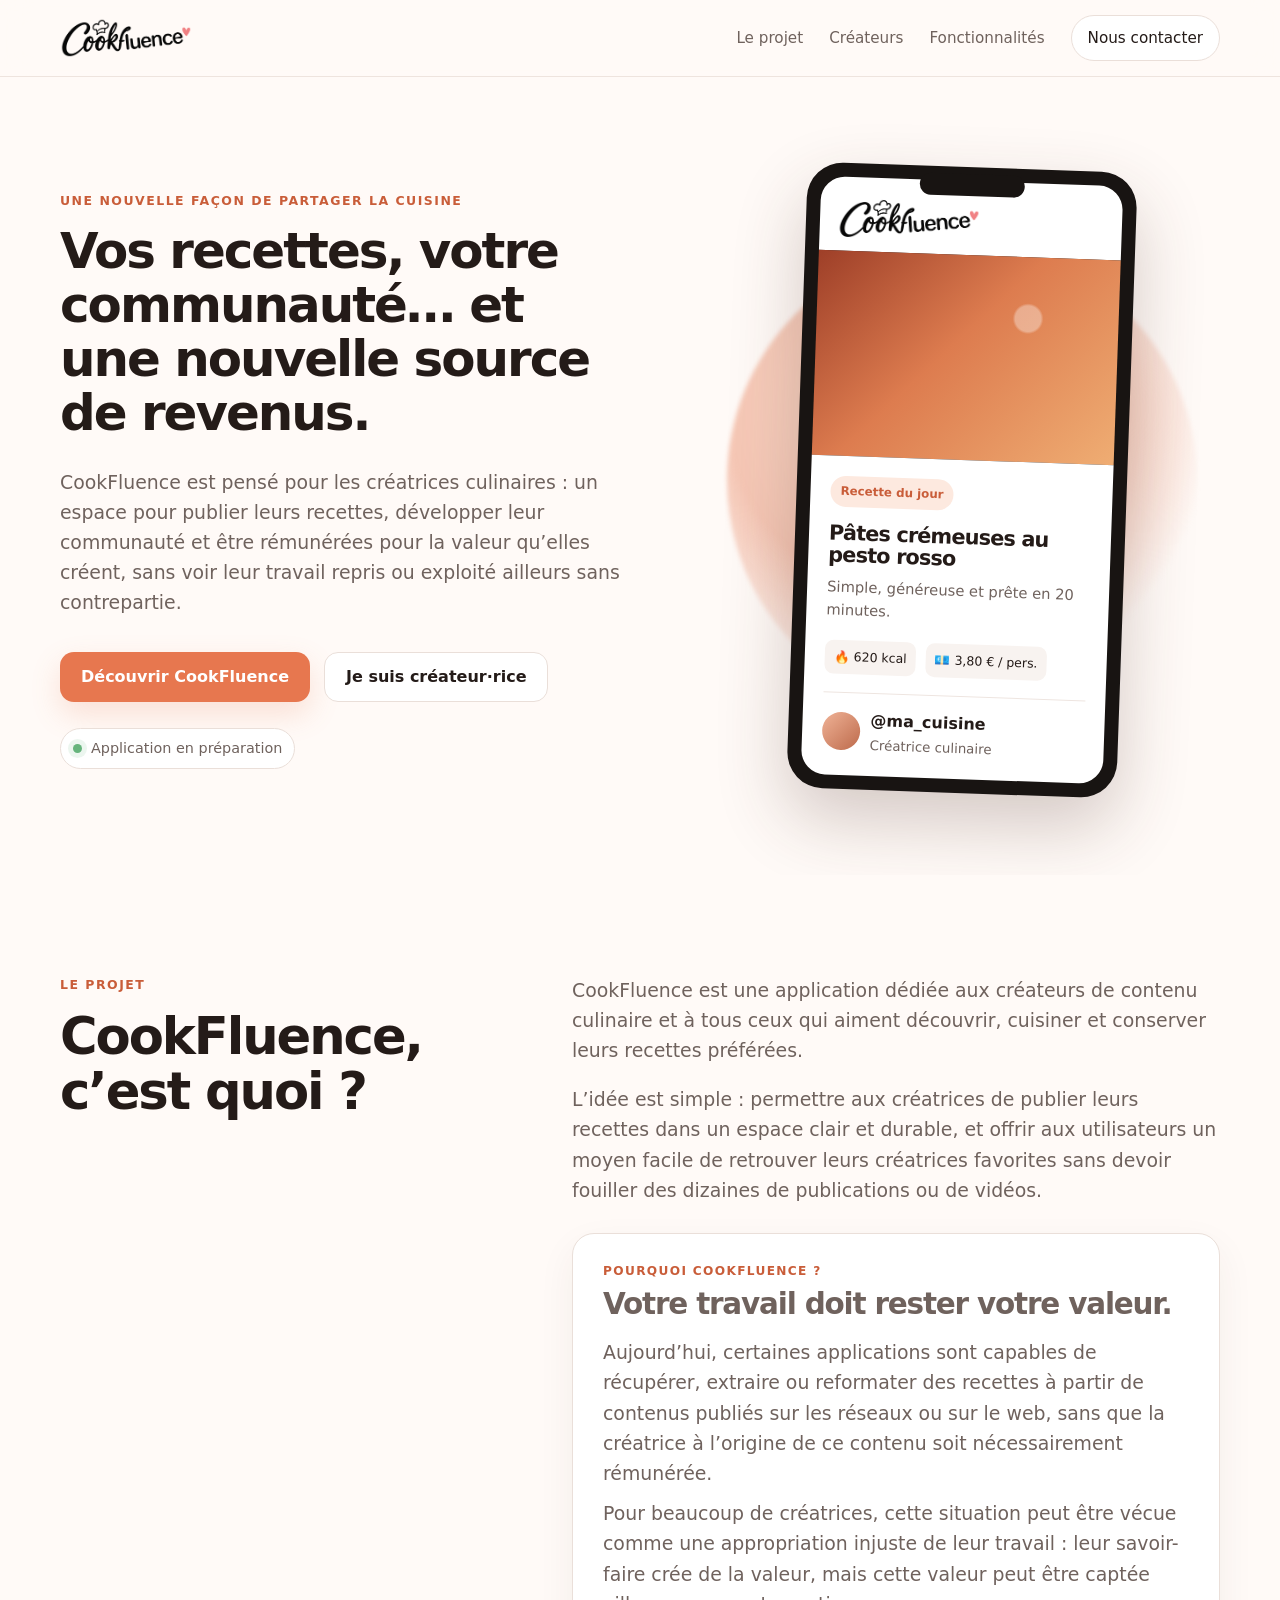
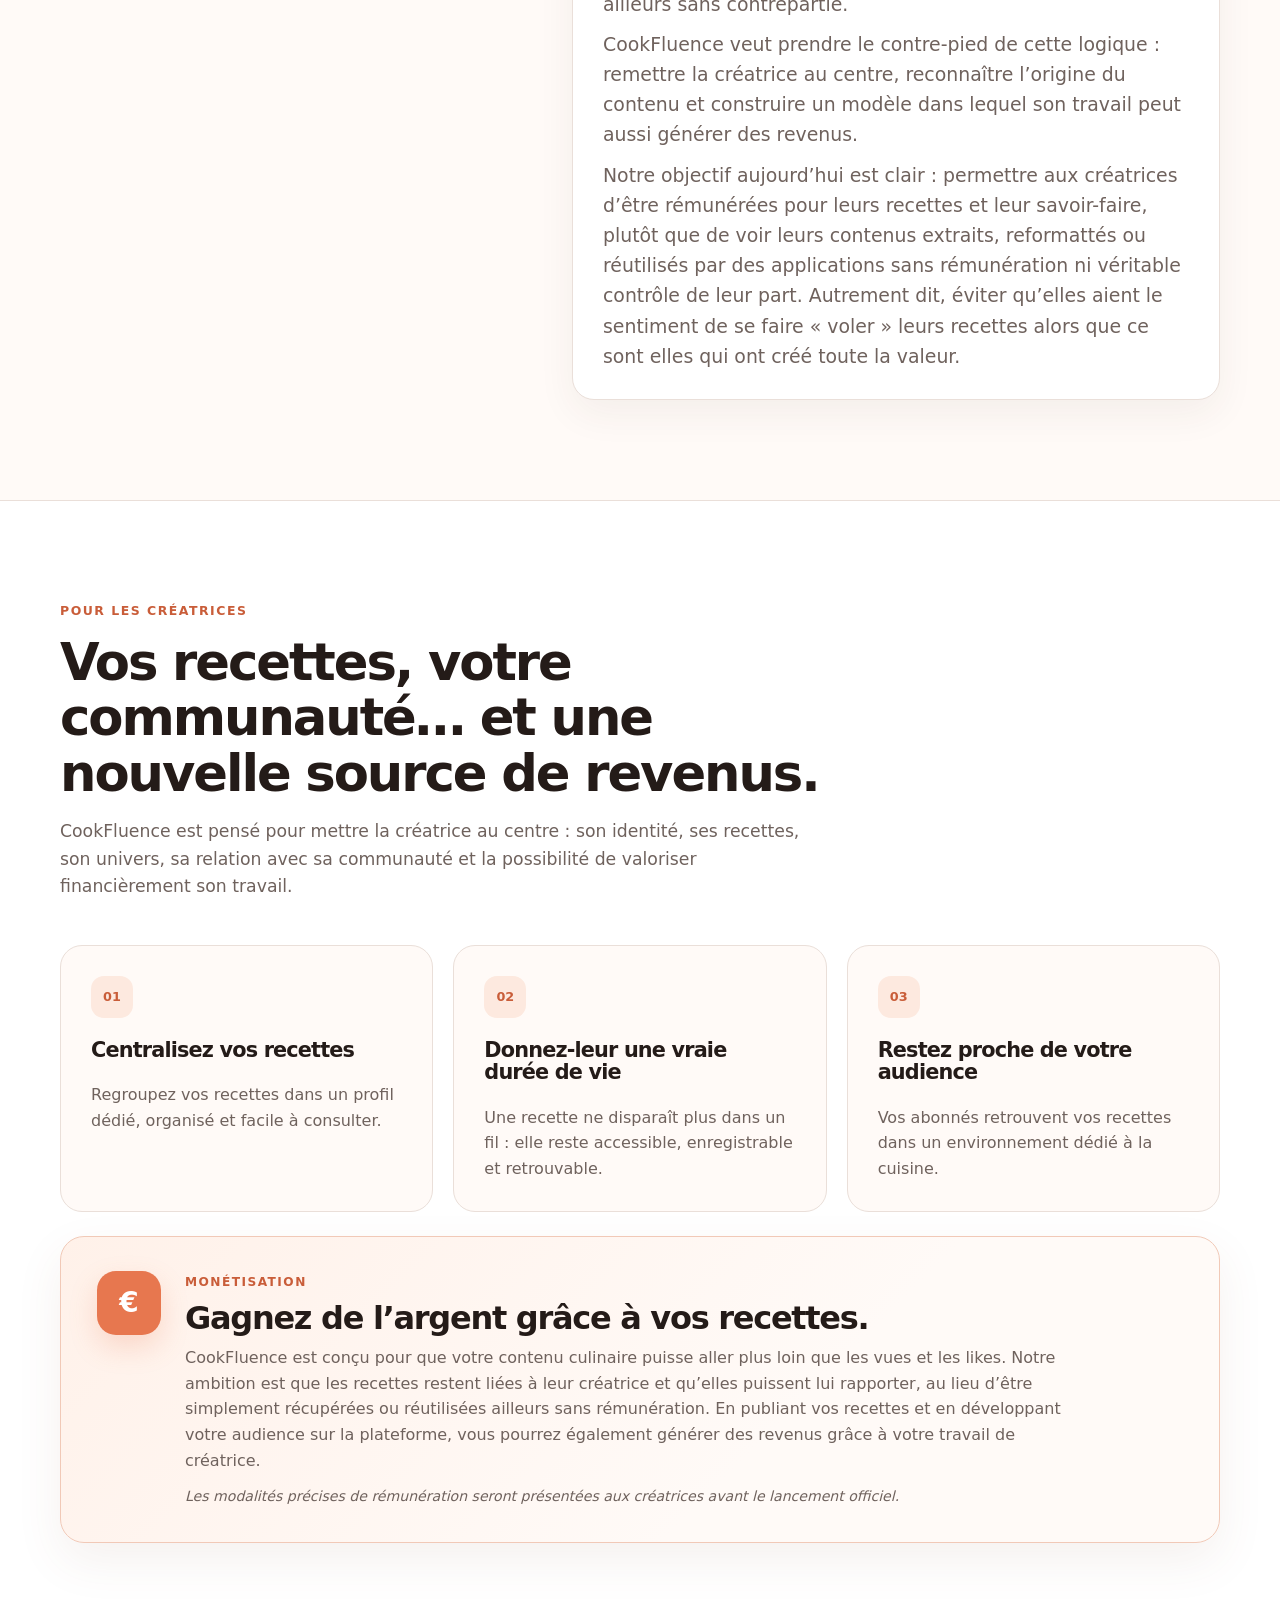
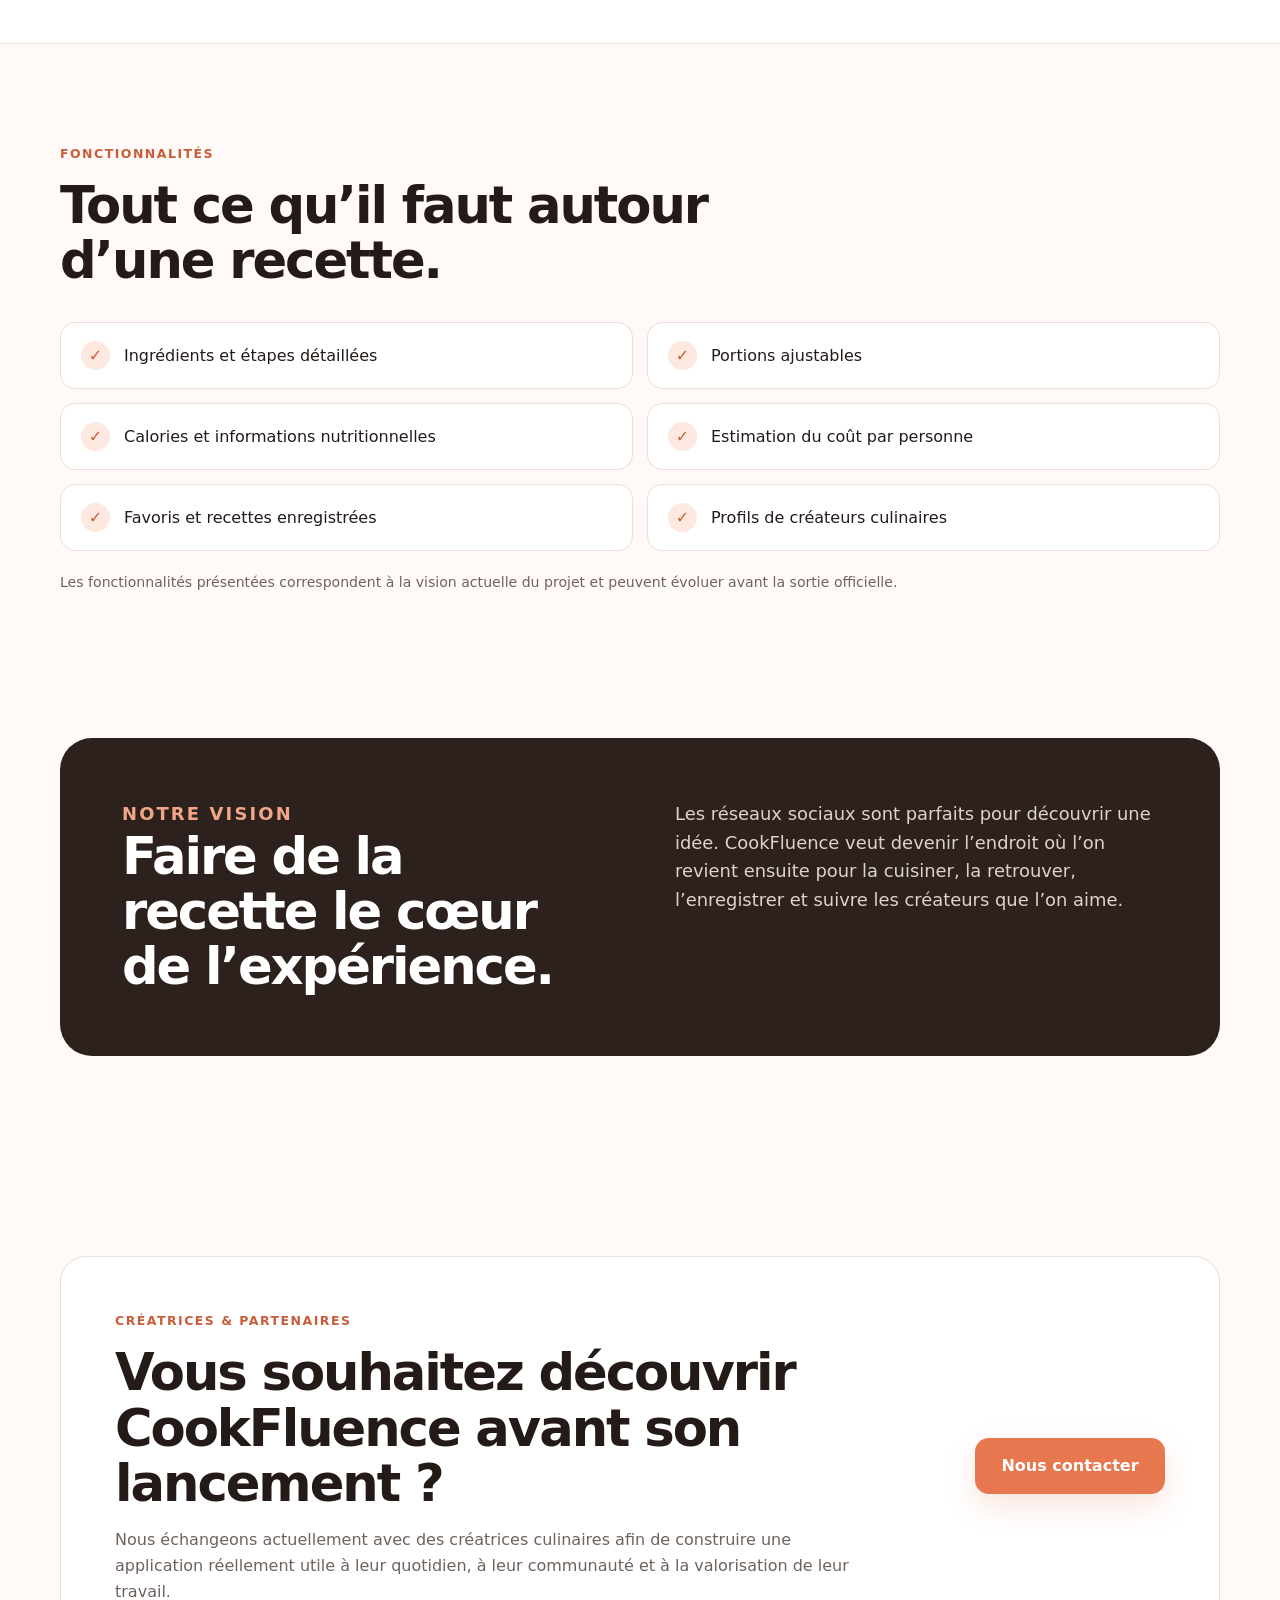
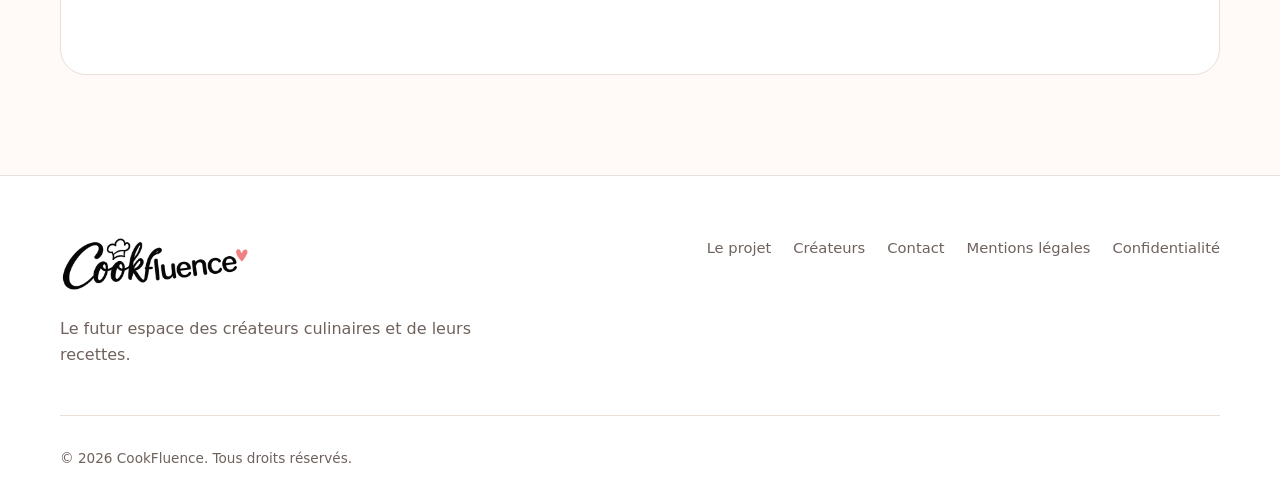
==== commit 0d14dc9f: "Add files via upload" ====
--- a/index.html
+++ b/index.html
@@ -53,7 +53,8 @@
           <h1>Vos recettes, votre communauté… et une nouvelle source de revenus.</h1>
           <p class="hero-copy">
             CookFluence est pensé pour les créatrices culinaires : un espace pour publier leurs recettes,
-            développer leur communauté et enfin valoriser financièrement leur travail.
+            développer leur communauté et être rémunérées pour la valeur qu’elles créent, sans voir leur travail
+            repris ou exploité ailleurs sans contrepartie.
           </p>
           <div class="hero-actions">
             <a href="#projet" class="button primary">Découvrir CookFluence</a>
@@ -129,6 +130,12 @@
               centre, reconnaître l’origine du contenu et construire un modèle dans lequel son travail
               peut aussi générer des revenus.
             </p>
+            <p>
+              Notre objectif aujourd’hui est clair : permettre aux créatrices d’être rémunérées pour leurs recettes
+              et leur savoir-faire, plutôt que de voir leurs contenus extraits, reformattés ou réutilisés par des
+              applications sans rémunération ni véritable contrôle de leur part. Autrement dit, éviter qu’elles aient
+              le sentiment de se faire « voler » leurs recettes alors que ce sont elles qui ont créé toute la valeur.
+            </p>
           </div>
         </div>
       </div>
@@ -178,6 +185,8 @@
             <h3>Gagnez de l’argent grâce à vos recettes.</h3>
             <p>
               CookFluence est conçu pour que votre contenu culinaire puisse aller plus loin que les vues et les likes.
+              Notre ambition est que les recettes restent liées à leur créatrice et qu’elles puissent lui rapporter,
+              au lieu d’être simplement récupérées ou réutilisées ailleurs sans rémunération.
               En publiant vos recettes et en développant votre audience sur la plateforme, vous pourrez également
               générer des revenus grâce à votre travail de créatrice.
             </p>
